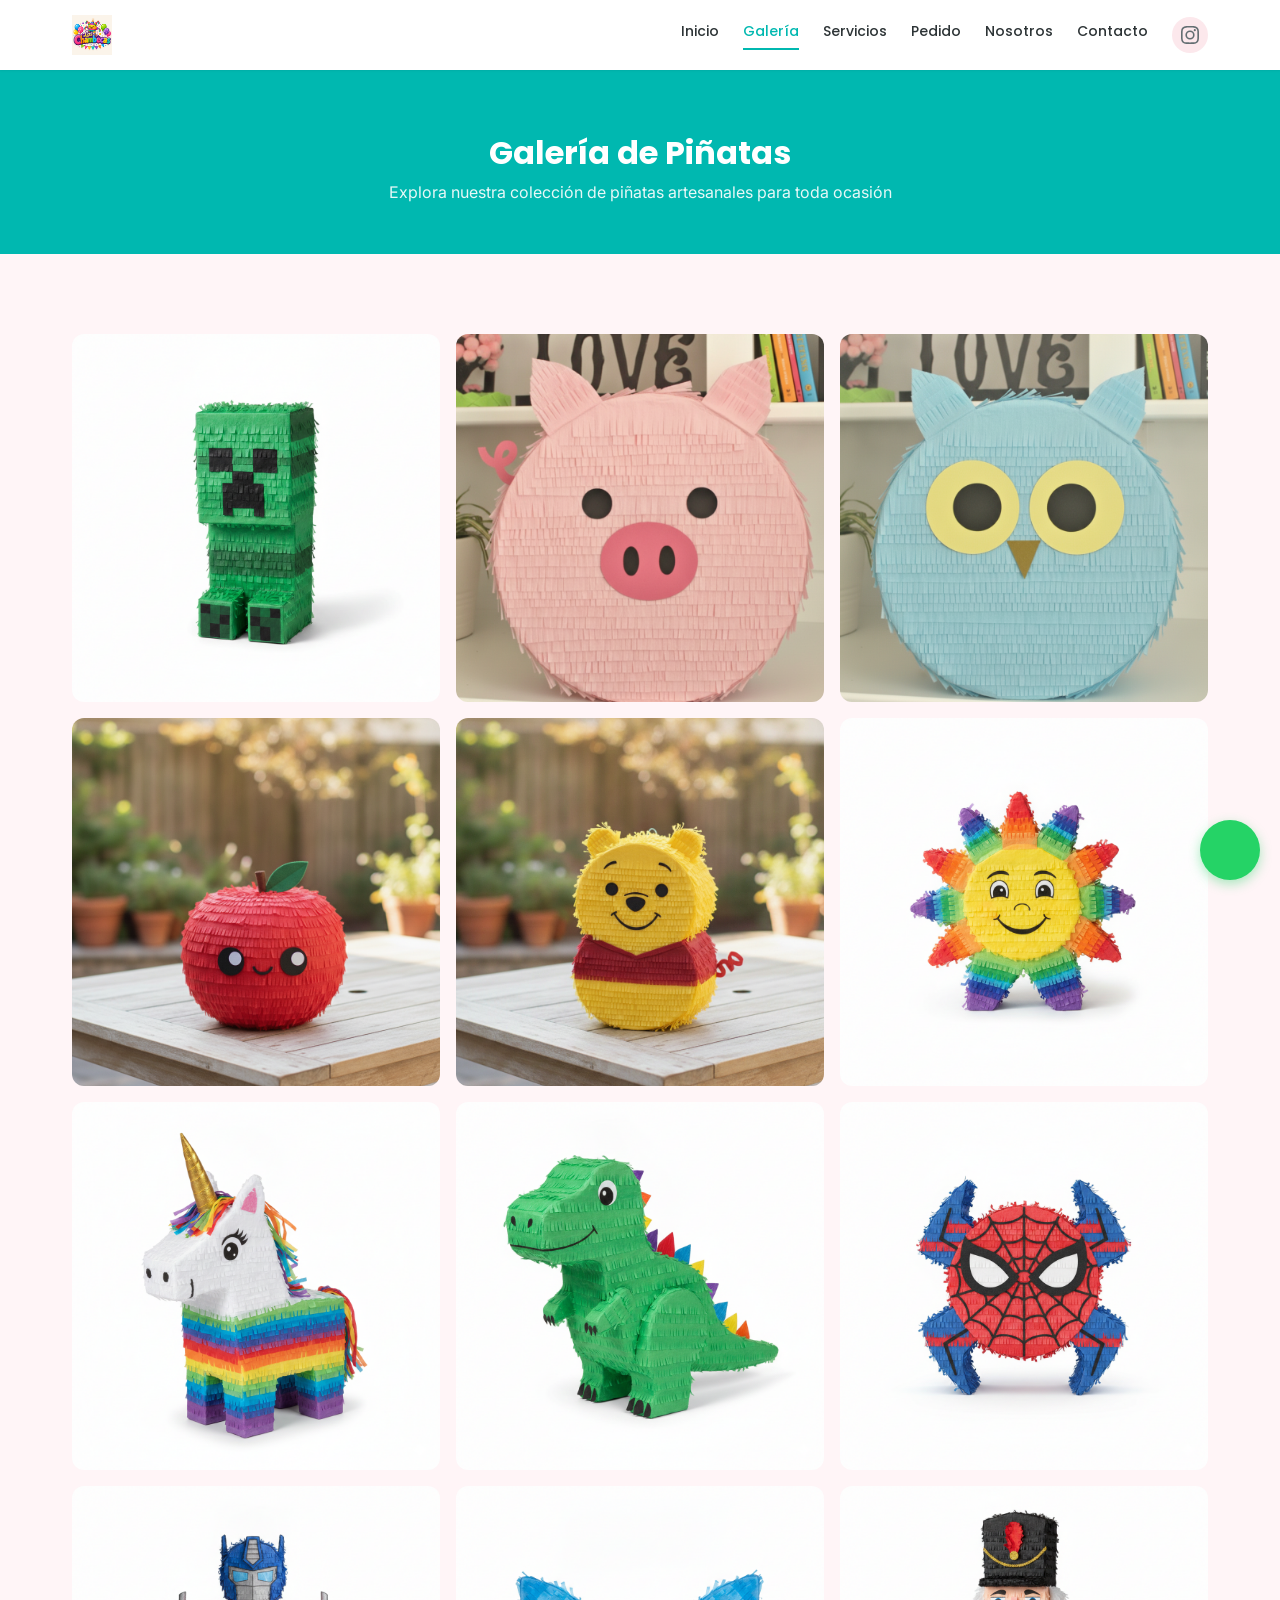
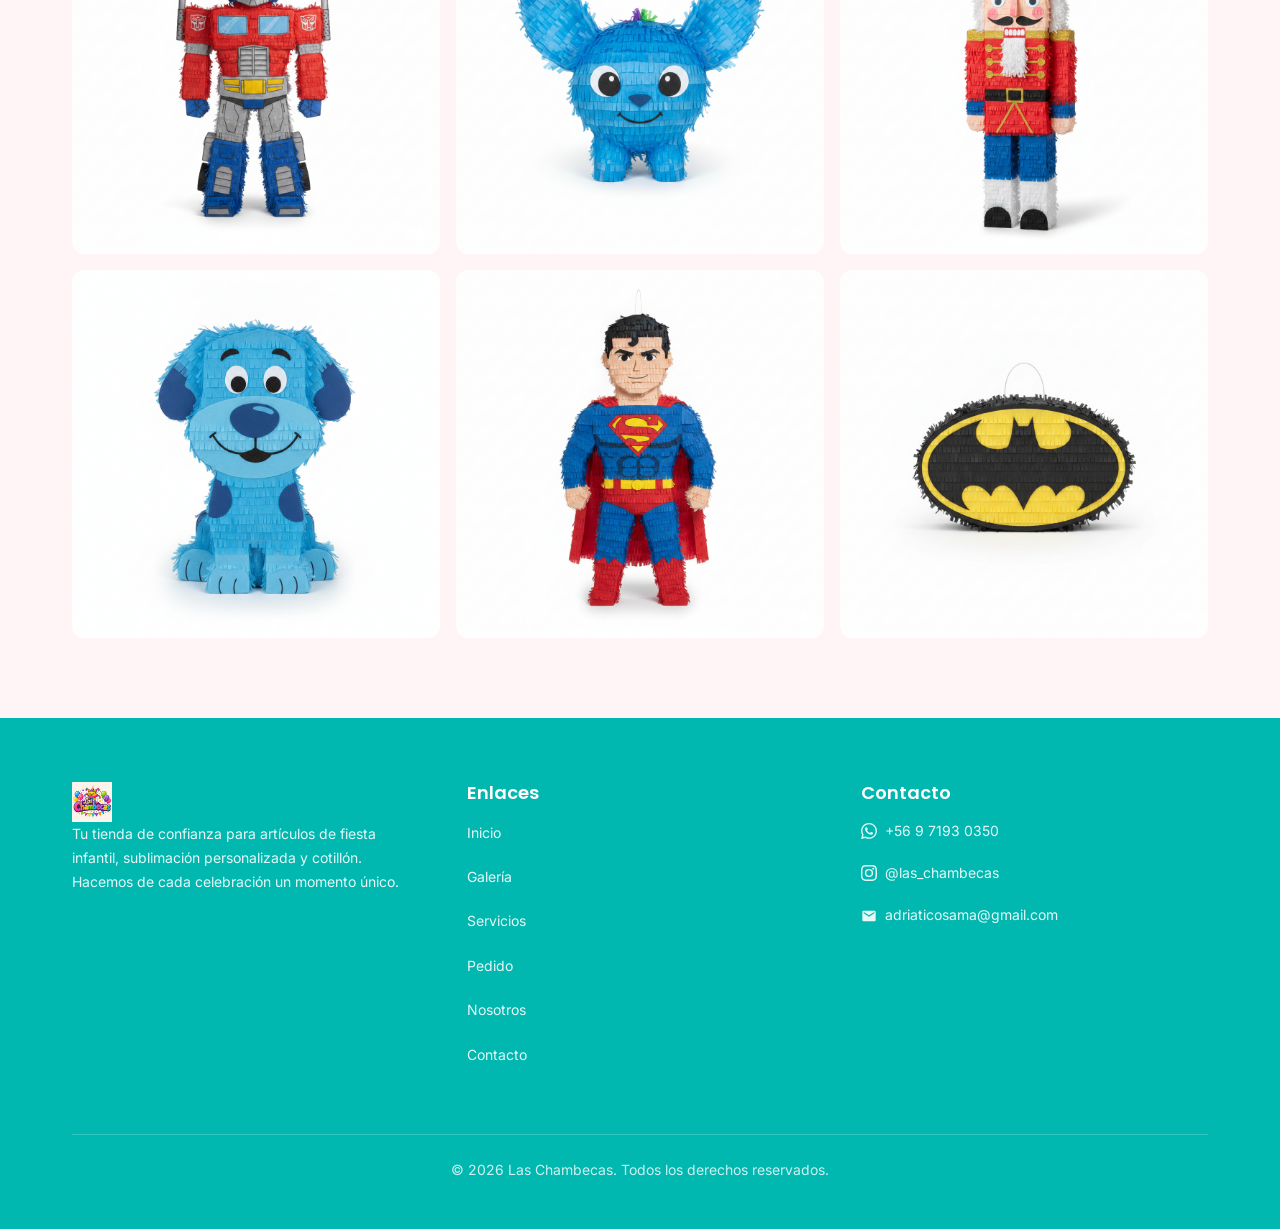
==== galeria.html @ 4bd5de6d "feat: sitio completo Las Chambecas - 7 páginas estáticas + catálogo con precios" ====
<!DOCTYPE html>
<html lang="es">
<head>
  <meta charset="UTF-8">
  <meta name="viewport" content="width=device-width, initial-scale=1.0">
  <meta name="description" content="Galería de piñatas artesanales — Las Chambecas. Explora nuestra colección de piñatas para toda ocasión: infantiles, números, unicornios y más.">
  <meta property="og:title" content="Galería de Piñatas — Las Chambecas">
  <meta property="og:description" content="Explora nuestra colección de piñatas artesanales para toda ocasión.">
  <meta property="og:type" content="website">
  <meta property="og:url" content="https://laschambecas.cl/galeria">
  <meta property="og:image" content="branding/logo.png">

  <title>Galería de Piñatas — Las Chambecas</title>

  <!-- Favicon -->
  <link rel="icon" type="image/png" sizes="32x32" href="branding/logo.png">
  <link rel="apple-touch-icon" href="branding/logo.png">

  <!-- Google Fonts -->
  <link rel="preconnect" href="https://fonts.googleapis.com">
  <link rel="preconnect" href="https://fonts.gstatic.com" crossorigin>
  <link href="https://fonts.googleapis.com/css2?family=Poppins:wght@400;500;600;700&family=Inter:wght@400;500&display=swap" rel="stylesheet">

  <!-- CSS -->
  <link rel="stylesheet" href="css/style.css">
</head>
<body>

  <!-- ============================================================
       SKIP LINK
       ============================================================ -->
  <a href="#main-content" class="skip-link">Saltar al contenido principal</a>

  <!-- ============================================================
       HEADER
       ============================================================ -->
  <header class="header" role="banner">
    <div class="header__inner">

      <!-- Logo -->
      <a href="index.html" class="logo" aria-label="Las Chambecas — Inicio">
        <img class="logo__img" src="branding/logo.png" alt="Las Chambecas" width="40" height="40">
      </a>

      <!-- Navegación (mobile panel + desktop horizontal) -->
      <nav class="nav nav--mobile" aria-label="Menú de navegación principal">
        <ul class="nav__list">
          <li><a href="index.html" class="nav__link">Inicio</a></li>
          <li><a href="galeria.html" class="nav__link nav__link--active">Galería</a></li>
          <li><a href="servicios.html" class="nav__link">Servicios</a></li>
          <li><a href="pedido.html" class="nav__link">Pedido</a></li>
          <li><a href="nosotros.html" class="nav__link">Nosotros</a></li>
          <li><a href="contacto.html" class="nav__link">Contacto</a></li>
        </ul>

        <!-- Redes sociales en el menú (visible en mobile panel y desktop) -->
        <div class="header__social">
          <a href="https://www.instagram.com/las_chambecas/"
             class="header__social-link"
             target="_blank"
             rel="noopener noreferrer"
             aria-label="Síguenos en Instagram">
            <svg xmlns="http://www.w3.org/2000/svg" viewBox="0 0 24 24" width="18" height="18" aria-hidden="true">
              <path d="M12 2.163c3.204 0 3.584.012 4.85.07 3.252.148 4.771 1.691 4.919 4.919.058 1.265.069 1.645.069 4.849 0 3.205-.012 3.584-.069 4.849-.149 3.225-1.664 4.771-4.919 4.919-1.266.058-1.644.07-4.85.07-3.204 0-3.584-.012-4.849-.07-3.26-.149-4.771-1.699-4.919-4.92-.058-1.265-.07-1.644-.07-4.849 0-3.204.013-3.583.07-4.849.149-3.227 1.664-4.771 4.919-4.919 1.266-.057 1.645-.069 4.849-.069zM12 0C8.741 0 8.333.014 7.053.072 2.695.272.273 2.69.073 7.052.014 8.333 0 8.741 0 12c0 3.259.014 3.668.072 4.948.2 4.358 2.618 6.78 6.98 6.98C8.333 23.986 8.741 24 12 24c3.259 0 3.668-.014 4.948-.072 4.354-.2 6.782-2.618 6.979-6.98.059-1.28.073-1.689.073-4.948 0-3.259-.014-3.667-.072-4.947-.196-4.354-2.617-6.78-6.979-6.98C15.668.014 15.259 0 12 0zm0 5.838a6.162 6.162 0 100 12.324 6.162 6.162 0 000-12.324zM12 16a4 4 0 110-8 4 4 0 010 8zm6.406-11.845a1.44 1.44 0 100 2.881 1.44 1.44 0 000-2.881z"/>
            </svg>
          </a>
        </div>
      </nav>

      <!-- Botón menú hamburguesa (visible solo en mobile) -->
      <button class="menu-toggle hide-desktop" aria-label="Abrir menú de navegación" aria-expanded="false">
        <span class="menu-toggle__line"></span>
        <span class="menu-toggle__line"></span>
        <span class="menu-toggle__line"></span>
      </button>

      <!-- Overlay del menú móvil -->
      <div class="nav-overlay" aria-hidden="true"></div>

    </div>
  </header>

  <!-- ============================================================
       MAIN CONTENT
       ============================================================ -->
  <main id="main-content">

    <!-- ==========================================================
         PAGE HEADER
         ========================================================== -->
    <section class="page-header">
      <h1 class="page-header__title">Galería de Piñatas</h1>
      <p class="page-header__subtitle">Explora nuestra colección de piñatas artesanales para toda ocasión</p>
    </section>

    <!-- ==========================================================
         GALERÍA
         ========================================================== -->
    <section class="section gallery-section">
      <div class="container">

        <div class="gallery gallery__grid">

          <!-- 1 -->
          <div class="gallery__item" data-index="0" role="button" tabindex="0" aria-label="Ver imagen ampliada">
            <img src="imagenes/foto1.png" alt="Piñata infantil colorida forma de estrella" loading="lazy">
            <div class="gallery__item-overlay">
              <svg xmlns="http://www.w3.org/2000/svg" viewBox="0 0 24 24" width="48" height="48" aria-hidden="true">
                <path d="M15.5 14h-.79l-.28-.27A6.471 6.471 0 0016 9.5 6.5 6.5 0 109.5 16c1.61 0 3.09-.59 4.23-1.57l.27.28v.79l5 4.99L20.49 19l-4.99-5zm-6 0C7.01 14 5 11.99 5 9.5S7.01 5 9.5 5 14 7.01 14 9.5 11.99 14 9.5 14z"/>
              </svg>
            </div>
          </div>

          <!-- 2 -->
          <div class="gallery__item" data-index="1" role="button" tabindex="0" aria-label="Ver imagen ampliada">
            <img src="imagenes/foto2.png" alt="Piñata de unicornio rosa con detalles brillantes" loading="lazy">
            <div class="gallery__item-overlay">
              <svg xmlns="http://www.w3.org/2000/svg" viewBox="0 0 24 24" width="48" height="48" aria-hidden="true">
                <path d="M15.5 14h-.79l-.28-.27A6.471 6.471 0 0016 9.5 6.5 6.5 0 109.5 16c1.61 0 3.09-.59 4.23-1.57l.27.28v.79l5 4.99L20.49 19l-4.99-5zm-6 0C7.01 14 5 11.99 5 9.5S7.01 5 9.5 5 14 7.01 14 9.5 11.99 14 9.5 14z"/>
              </svg>
            </div>
          </div>

          <!-- 3 -->
          <div class="gallery__item" data-index="2" role="button" tabindex="0" aria-label="Ver imagen ampliada">
            <img src="imagenes/foto3.png" alt="Piñata de número 5 para cumpleaños infantil" loading="lazy">
            <div class="gallery__item-overlay">
              <svg xmlns="http://www.w3.org/2000/svg" viewBox="0 0 24 24" width="48" height="48" aria-hidden="true">
                <path d="M15.5 14h-.79l-.28-.27A6.471 6.471 0 0016 9.5 6.5 6.5 0 109.5 16c1.61 0 3.09-.59 4.23-1.57l.27.28v.79l5 4.99L20.49 19l-4.99-5zm-6 0C7.01 14 5 11.99 5 9.5S7.01 5 9.5 5 14 7.01 14 9.5 11.99 14 9.5 14z"/>
              </svg>
            </div>
          </div>

          <!-- 4 -->
          <div class="gallery__item" data-index="3" role="button" tabindex="0" aria-label="Ver imagen ampliada">
            <img src="imagenes/foto4.png" alt="Piñata de personaje animado infantil divertido" loading="lazy">
            <div class="gallery__item-overlay">
              <svg xmlns="http://www.w3.org/2000/svg" viewBox="0 0 24 24" width="48" height="48" aria-hidden="true">
                <path d="M15.5 14h-.79l-.28-.27A6.471 6.471 0 0016 9.5 6.5 6.5 0 109.5 16c1.61 0 3.09-.59 4.23-1.57l.27.28v.79l5 4.99L20.49 19l-4.99-5zm-6 0C7.01 14 5 11.99 5 9.5S7.01 5 9.5 5 14 7.01 14 9.5 11.99 14 9.5 14z"/>
              </svg>
            </div>
          </div>

          <!-- 5 -->
          <div class="gallery__item" data-index="4" role="button" tabindex="0" aria-label="Ver imagen ampliada">
            <img src="imagenes/foto5.png" alt="Piñata de corazón rojo con glitter brillante" loading="lazy">
            <div class="gallery__item-overlay">
              <svg xmlns="http://www.w3.org/2000/svg" viewBox="0 0 24 24" width="48" height="48" aria-hidden="true">
                <path d="M15.5 14h-.79l-.28-.27A6.471 6.471 0 0016 9.5 6.5 6.5 0 109.5 16c1.61 0 3.09-.59 4.23-1.57l.27.28v.79l5 4.99L20.49 19l-4.99-5zm-6 0C7.01 14 5 11.99 5 9.5S7.01 5 9.5 5 14 7.01 14 9.5 11.99 14 9.5 14z"/>
              </svg>
            </div>
          </div>

          <!-- 6 -->
          <div class="gallery__item" data-index="5" role="button" tabindex="0" aria-label="Ver imagen ampliada">
            <img src="imagenes/foto6.png" alt="Piñata de dinosaurio verde para niños" loading="lazy">
            <div class="gallery__item-overlay">
              <svg xmlns="http://www.w3.org/2000/svg" viewBox="0 0 24 24" width="48" height="48" aria-hidden="true">
                <path d="M15.5 14h-.79l-.28-.27A6.471 6.471 0 0016 9.5 6.5 6.5 0 109.5 16c1.61 0 3.09-.59 4.23-1.57l.27.28v.79l5 4.99L20.49 19l-4.99-5zm-6 0C7.01 14 5 11.99 5 9.5S7.01 5 9.5 5 14 7.01 14 9.5 11.99 14 9.5 14z"/>
              </svg>
            </div>
          </div>

          <!-- 7 -->
          <div class="gallery__item" data-index="6" role="button" tabindex="0" aria-label="Ver imagen ampliada">
            <img src="imagenes/foto7.png" alt="Piñata de princesa con corona dorada" loading="lazy">
            <div class="gallery__item-overlay">
              <svg xmlns="http://www.w3.org/2000/svg" viewBox="0 0 24 24" width="48" height="48" aria-hidden="true">
                <path d="M15.5 14h-.79l-.28-.27A6.471 6.471 0 0016 9.5 6.5 6.5 0 109.5 16c1.61 0 3.09-.59 4.23-1.57l.27.28v.79l5 4.99L20.49 19l-4.99-5zm-6 0C7.01 14 5 11.99 5 9.5S7.01 5 9.5 5 14 7.01 14 9.5 11.99 14 9.5 14z"/>
              </svg>
            </div>
          </div>

          <!-- 8 -->
          <div class="gallery__item" data-index="7" role="button" tabindex="0" aria-label="Ver imagen ampliada">
            <img src="imagenes/foto8.png" alt="Piñata de balón de fútbol deportiva" loading="lazy">
            <div class="gallery__item-overlay">
              <svg xmlns="http://www.w3.org/2000/svg" viewBox="0 0 24 24" width="48" height="48" aria-hidden="true">
                <path d="M15.5 14h-.79l-.28-.27A6.471 6.471 0 0016 9.5 6.5 6.5 0 109.5 16c1.61 0 3.09-.59 4.23-1.57l.27.28v.79l5 4.99L20.49 19l-4.99-5zm-6 0C7.01 14 5 11.99 5 9.5S7.01 5 9.5 5 14 7.01 14 9.5 11.99 14 9.5 14z"/>
              </svg>
            </div>
          </div>

          <!-- 9 -->
          <div class="gallery__item" data-index="8" role="button" tabindex="0" aria-label="Ver imagen ampliada">
            <img src="imagenes/foto9.png" alt="Piñata de mariposa multicolor con alas" loading="lazy">
            <div class="gallery__item-overlay">
              <svg xmlns="http://www.w3.org/2000/svg" viewBox="0 0 24 24" width="48" height="48" aria-hidden="true">
                <path d="M15.5 14h-.79l-.28-.27A6.471 6.471 0 0016 9.5 6.5 6.5 0 109.5 16c1.61 0 3.09-.59 4.23-1.57l.27.28v.79l5 4.99L20.49 19l-4.99-5zm-6 0C7.01 14 5 11.99 5 9.5S7.01 5 9.5 5 14 7.01 14 9.5 11.99 14 9.5 14z"/>
              </svg>
            </div>
          </div>

          <!-- 10 -->
          <div class="gallery__item" data-index="9" role="button" tabindex="0" aria-label="Ver imagen ampliada">
            <img src="imagenes/foto10.png" alt="Piñata de cohete espacial plateado" loading="lazy">
            <div class="gallery__item-overlay">
              <svg xmlns="http://www.w3.org/2000/svg" viewBox="0 0 24 24" width="48" height="48" aria-hidden="true">
                <path d="M15.5 14h-.79l-.28-.27A6.471 6.471 0 0016 9.5 6.5 6.5 0 109.5 16c1.61 0 3.09-.59 4.23-1.57l.27.28v.79l5 4.99L20.49 19l-4.99-5zm-6 0C7.01 14 5 11.99 5 9.5S7.01 5 9.5 5 14 7.01 14 9.5 11.99 14 9.5 14z"/>
              </svg>
            </div>
          </div>

          <!-- 11 -->
          <div class="gallery__item" data-index="10" role="button" tabindex="0" aria-label="Ver imagen ampliada">
            <img src="imagenes/foto11.png" alt="Piñata de tortuga marina colorida" loading="lazy">
            <div class="gallery__item-overlay">
              <svg xmlns="http://www.w3.org/2000/svg" viewBox="0 0 24 24" width="48" height="48" aria-hidden="true">
                <path d="M15.5 14h-.79l-.28-.27A6.471 6.471 0 0016 9.5 6.5 6.5 0 109.5 16c1.61 0 3.09-.59 4.23-1.57l.27.28v.79l5 4.99L20.49 19l-4.99-5zm-6 0C7.01 14 5 11.99 5 9.5S7.01 5 9.5 5 14 7.01 14 9.5 11.99 14 9.5 14z"/>
              </svg>
            </div>
          </div>

          <!-- 12 -->
          <div class="gallery__item" data-index="11" role="button" tabindex="0" aria-label="Ver imagen ampliada">
            <img src="imagenes/foto12.png" alt="Piñata de arcoíris con nubes decorativa" loading="lazy">
            <div class="gallery__item-overlay">
              <svg xmlns="http://www.w3.org/2000/svg" viewBox="0 0 24 24" width="48" height="48" aria-hidden="true">
                <path d="M15.5 14h-.79l-.28-.27A6.471 6.471 0 0016 9.5 6.5 6.5 0 109.5 16c1.61 0 3.09-.59 4.23-1.57l.27.28v.79l5 4.99L20.49 19l-4.99-5zm-6 0C7.01 14 5 11.99 5 9.5S7.01 5 9.5 5 14 7.01 14 9.5 11.99 14 9.5 14z"/>
              </svg>
            </div>
          </div>

          <!-- 13 -->
          <div class="gallery__item" data-index="12" role="button" tabindex="0" aria-label="Ver imagen ampliada">
            <img src="imagenes/foto13.png" alt="Piñata de sirena con cola brillante" loading="lazy">
            <div class="gallery__item-overlay">
              <svg xmlns="http://www.w3.org/2000/svg" viewBox="0 0 24 24" width="48" height="48" aria-hidden="true">
                <path d="M15.5 14h-.79l-.28-.27A6.471 6.471 0 0016 9.5 6.5 6.5 0 109.5 16c1.61 0 3.09-.59 4.23-1.57l.27.28v.79l5 4.99L20.49 19l-4.99-5zm-6 0C7.01 14 5 11.99 5 9.5S7.01 5 9.5 5 14 7.01 14 9.5 11.99 14 9.5 14z"/>
              </svg>
            </div>
          </div>

          <!-- 14 -->
          <div class="gallery__item" data-index="13" role="button" tabindex="0" aria-label="Ver imagen ampliada">
            <img src="imagenes/foto14.png" alt="Piñata de camión de bomberos rojo" loading="lazy">
            <div class="gallery__item-overlay">
              <svg xmlns="http://www.w3.org/2000/svg" viewBox="0 0 24 24" width="48" height="48" aria-hidden="true">
                <path d="M15.5 14h-.79l-.28-.27A6.471 6.471 0 0016 9.5 6.5 6.5 0 109.5 16c1.61 0 3.09-.59 4.23-1.57l.27.28v.79l5 4.99L20.49 19l-4.99-5zm-6 0C7.01 14 5 11.99 5 9.5S7.01 5 9.5 5 14 7.01 14 9.5 11.99 14 9.5 14z"/>
              </svg>
            </div>
          </div>

          <!-- 15 -->
          <div class="gallery__item" data-index="14" role="button" tabindex="0" aria-label="Ver imagen ampliada">
            <img src="imagenes/foto15.png" alt="Piñata de sol radiante amarillo" loading="lazy">
            <div class="gallery__item-overlay">
              <svg xmlns="http://www.w3.org/2000/svg" viewBox="0 0 24 24" width="48" height="48" aria-hidden="true">
                <path d="M15.5 14h-.79l-.28-.27A6.471 6.471 0 0016 9.5 6.5 6.5 0 109.5 16c1.61 0 3.09-.59 4.23-1.57l.27.28v.79l5 4.99L20.49 19l-4.99-5zm-6 0C7.01 14 5 11.99 5 9.5S7.01 5 9.5 5 14 7.01 14 9.5 11.99 14 9.5 14z"/>
              </svg>
            </div>
          </div>

        </div>

      </div>
    </section>

  </main>

  <!-- ============================================================
       LIGHTBOX
       ============================================================ -->
  <div class="lightbox" role="dialog" aria-modal="true" aria-label="Visor de imágenes">
    <button class="lightbox__close" aria-label="Cerrar lightbox">
      <svg xmlns="http://www.w3.org/2000/svg" viewBox="0 0 24 24" width="24" height="24" aria-hidden="true">
        <path d="M19 6.41L17.59 5 12 10.59 6.41 5 5 6.41 10.59 12 5 17.59 6.41 19 12 13.41 17.59 19 19 17.59 13.41 12z"/>
      </svg>
    </button>
    <button class="lightbox__btn lightbox__btn--prev" aria-label="Imagen anterior">
      <svg xmlns="http://www.w3.org/2000/svg" viewBox="0 0 24 24" width="24" height="24" aria-hidden="true">
        <path d="M15.41 7.41L14 6l-6 6 6 6 1.41-1.41L10.83 12z"/>
      </svg>
    </button>
    <img class="lightbox__img" src="" alt="">
    <button class="lightbox__btn lightbox__btn--next" aria-label="Siguiente imagen">
      <svg xmlns="http://www.w3.org/2000/svg" viewBox="0 0 24 24" width="24" height="24" aria-hidden="true">
        <path d="M10 6L8.59 7.41 13.17 12l-4.58 4.59L10 18l6-6z"/>
      </svg>
    </button>
    <span class="lightbox__counter" aria-live="polite">1 / 15</span>
  </div>

  <!-- ============================================================
       FOOTER
       ============================================================ -->
  <footer class="footer" role="contentinfo">
    <div class="container">

      <div class="footer__grid">

        <!-- Columna 1: Marca -->
        <div>
          <a href="index.html" class="logo" aria-label="Las Chambecas — Inicio">
            <img class="logo__img" src="branding/logo.png" alt="Las Chambecas" width="40" height="40" loading="lazy">
          </a>
          <p class="footer__text">
            Tu tienda de confianza para artículos de fiesta infantil, sublimación personalizada y cotillón. Hacemos de cada celebración un momento único.
          </p>
        </div>

        <!-- Columna 2: Enlaces -->
        <div>
          <h3 class="footer__title">Enlaces</h3>
          <ul>
            <li><a href="index.html" class="footer__link">Inicio</a></li>
            <li><a href="galeria.html" class="footer__link">Galería</a></li>
            <li><a href="servicios.html" class="footer__link">Servicios</a></li>
            <li><a href="pedido.html" class="footer__link">Pedido</a></li>
            <li><a href="nosotros.html" class="footer__link">Nosotros</a></li>
            <li><a href="contacto.html" class="footer__link">Contacto</a></li>
          </ul>
        </div>

        <!-- Columna 3: Contacto -->
        <div>
          <h3 class="footer__title">Contacto</h3>
          <ul>
            <li>
              <a href="https://wa.me/56971930350"
                 class="footer__link"
                 target="_blank"
                 rel="noopener noreferrer">
                <svg xmlns="http://www.w3.org/2000/svg" viewBox="0 0 24 24" width="16" height="16" fill="currentColor" aria-hidden="true">
                  <path d="M17.472 14.382c-.297-.149-1.758-.867-2.03-.967-.273-.099-.471-.148-.67.15-.197.297-.767.966-.94 1.164-.173.199-.347.223-.644.075-.297-.15-1.255-.463-2.39-1.475-.883-.788-1.48-1.761-1.653-2.059-.173-.297-.018-.458.13-.606.134-.133.298-.347.446-.52.149-.174.198-.298.298-.497.099-.198.05-.371-.025-.52-.075-.149-.669-1.612-.916-2.207-.242-.579-.487-.5-.669-.51-.173-.008-.371-.01-.57-.01-.198 0-.52.074-.792.372-.272.297-1.04 1.016-1.04 2.479 0 1.462 1.065 2.875 1.213 3.074.149.198 2.096 3.2 5.077 4.487.709.306 1.262.489 1.694.625.712.227 1.36.195 1.871.118.571-.085 1.758-.719 2.006-1.413.248-.694.248-1.289.173-1.413-.074-.124-.272-.198-.57-.347m-5.421 7.403h-.004a9.87 9.87 0 01-5.031-1.378l-.361-.214-3.741.982.998-3.648-.235-.374a9.86 9.86 0 01-1.51-5.26c.001-5.45 4.436-9.884 9.888-9.884 2.64 0 5.122 1.03 6.988 2.898a9.825 9.825 0 012.893 6.994c-.003 5.45-4.437 9.884-9.885 9.884m8.413-18.297A11.815 11.815 0 0012.05 0C5.495 0 .16 5.335.157 11.892c0 2.096.547 4.142 1.588 5.945L.057 24l6.305-1.654a11.882 11.882 0 005.683 1.448h.005c6.554 0 11.89-5.335 11.893-11.893a11.821 11.821 0 00-3.48-8.413z"/>
                </svg>
                +56 9 7193 0350
              </a>
            </li>
            <li>
              <a href="https://www.instagram.com/las_chambecas/"
                 class="footer__link"
                 target="_blank"
                 rel="noopener noreferrer">
                <svg xmlns="http://www.w3.org/2000/svg" viewBox="0 0 24 24" width="16" height="16" fill="currentColor" aria-hidden="true">
                  <path d="M12 2.163c3.204 0 3.584.012 4.85.07 3.252.148 4.771 1.691 4.919 4.919.058 1.265.069 1.645.069 4.849 0 3.205-.012 3.584-.069 4.849-.149 3.225-1.664 4.771-4.919 4.919-1.266.058-1.644.07-4.85.07-3.204 0-3.584-.012-4.849-.07-3.26-.149-4.771-1.699-4.919-4.92-.058-1.265-.07-1.644-.07-4.849 0-3.204.013-3.583.07-4.849.149-3.227 1.664-4.771 4.919-4.919 1.266-.057 1.645-.069 4.849-.069zM12 0C8.741 0 8.333.014 7.053.072 2.695.272.273 2.69.073 7.052.014 8.333 0 8.741 0 12c0 3.259.014 3.668.072 4.948.2 4.358 2.618 6.78 6.98 6.98C8.333 23.986 8.741 24 12 24c3.259 0 3.668-.014 4.948-.072 4.354-.2 6.782-2.618 6.979-6.98.059-1.28.073-1.689.073-4.948 0-3.259-.014-3.667-.072-4.947-.196-4.354-2.617-6.78-6.979-6.98C15.668.014 15.259 0 12 0zm0 5.838a6.162 6.162 0 100 12.324 6.162 6.162 0 000-12.324zM12 16a4 4 0 110-8 4 4 0 010 8zm6.406-11.845a1.44 1.44 0 100 2.881 1.44 1.44 0 000-2.881z"/>
                </svg>
                @las_chambecas
              </a>
            </li>
            <li>
              <a href="mailto:adriaticosama@gmail.com"
                 class="footer__link">
                <svg xmlns="http://www.w3.org/2000/svg" viewBox="0 0 24 24" width="16" height="16" fill="currentColor" aria-hidden="true">
                  <path d="M20 4H4c-1.1 0-2 .9-2 2v12c0 1.1.9 2 2 2h16c1.1 0 2-.9 2-2V6c0-1.1-.9-2-2-2zm0 4l-8 5-8-5V6l8 5 8-5v2z"/>
                </svg>
                adriaticosama@gmail.com
              </a>
            </li>
          </ul>
        </div>

      </div>

      <!-- Copyright -->
      <div class="footer__bottom">
        <p>&copy; <span data-year>2026</span> Las Chambecas. Todos los derechos reservados.</p>
      </div>

    </div>
  </footer>

  <!-- ============================================================
       WHATSAPP FLOAT (contenedor para el JS)
       ============================================================ -->
  <div id="whatsapp-float" class="whatsapp-float"></div>

  <!-- ============================================================
       JAVASCRIPT
       ============================================================ -->
  <script src="js/main.js" defer></script>

</body>
</html>
---- css/style.css ----
/* ==============================================================
   style.css — Las Chambecas
   Design System completo y único para todas las páginas
   Versión: EP-01
   ============================================================== */

/* --------------------------------------------------------------
   1. RESET / NORMALIZE
   -------------------------------------------------------------- */
*,
*::before,
*::after {
  box-sizing: border-box;
  margin: 0;
  padding: 0;
}

html {
  scroll-behavior: smooth;
  -webkit-text-size-adjust: 100%;
  -moz-text-size-adjust: 100%;
  text-size-adjust: 100%;
}

body {
  min-height: 100vh;
  -webkit-font-smoothing: antialiased;
  -moz-osx-font-smoothing: grayscale;
  text-rendering: optimizeLegibility;
}

img,
picture,
video,
canvas,
svg {
  display: block;
  max-width: 100%;
  height: auto;
}

input,
button,
textarea,
select {
  font: inherit;
  color: inherit;
}

button {
  cursor: pointer;
  border: none;
  background: none;
}

a {
  text-decoration: none;
  color: inherit;
}

ul,
ol {
  list-style: none;
}

table {
  border-collapse: collapse;
  border-spacing: 0;
}

/* --------------------------------------------------------------
   2. VARIABLES CSS
   -------------------------------------------------------------- */
:root {
  /* — Colores — */
  --color-primary: #00B8B0;
  --color-primary-hover: #009991;
  --color-secondary: #7A2EB5;
  --color-secondary-hover: #6327A0;
  --color-accent: #E0B858;
  --color-text: #2D3436;
  --color-text-secondary: #636E72;
  --color-bg: #FFF5F7;
  --color-bg-alt: #FCE8EC;
  --color-border: #DEE2E6;
  --color-error: #E74C3C;
  --color-success: #27AE60;
  --color-whatsapp: #25D366;
  --color-whatsapp-hover: #1DA851;
  --color-white: #FFFFFF;
  --color-black: #000000;

  /* — Tipografía — */
  --font-heading: 'Poppins', sans-serif;
  --font-body: 'Inter', sans-serif;

  /* — Tamaños de fuente — */
  --text-xs: 0.75rem;    /* 12px */
  --text-sm: 0.875rem;   /* 14px */
  --text-base: 1rem;     /* 16px */
  --text-lg: 1.125rem;   /* 18px */
  --text-xl: 1.25rem;    /* 20px */
  --text-2xl: 1.5rem;    /* 24px */
  --text-3xl: 2rem;      /* 32px */
  --text-4xl: 2.5rem;    /* 40px */
  --text-5xl: 3rem;      /* 48px */

  /* — Espaciado (escala 4px) — */
  --space-xxs: 0.25rem;  /* 4px */
  --space-xs: 0.5rem;    /* 8px */
  --space-sm: 0.75rem;   /* 12px */
  --space-md: 1rem;      /* 16px */
  --space-lg: 1.5rem;    /* 24px */
  --space-xl: 2rem;      /* 32px */
  --space-2xl: 3rem;     /* 48px */
  --space-3xl: 4rem;     /* 64px */
  --space-4xl: 5rem;     /* 80px */

  /* — Border Radius — */
  --radius-sm: 4px;
  --radius-md: 8px;
  --radius-lg: 12px;
  --radius-xl: 16px;
  --radius-full: 50%;

  /* — Sombras — */
  --shadow-sm: 0 1px 2px rgba(0, 0, 0, 0.06);
  --shadow-md: 0 4px 6px -1px rgba(0, 0, 0, 0.1), 0 2px 4px -2px rgba(0, 0, 0, 0.1);
  --shadow-lg: 0 10px 15px -3px rgba(0, 0, 0, 0.1), 0 4px 6px -4px rgba(0, 0, 0, 0.1);
  --shadow-xl: 0 20px 25px -5px rgba(0, 0, 0, 0.1), 0 8px 10px -6px rgba(0, 0, 0, 0.1);

  /* — Layout — */
  --container-max: 1200px;
  --container-padding: 1rem;
  --header-height: 70px;

  /* — Transiciones — */
  --transition-fast: 200ms ease;
  --transition-base: 300ms ease;
  --transition-slow: 400ms ease;

  /* — Z-index — */
  --z-header: 100;
  --z-menu-overlay: 150;
  --z-menu-panel: 160;
  --z-whatsapp: 180;
  --z-lightbox: 200;
  --z-skip-link: 300;
}

/* --------------------------------------------------------------
   3. ESTILOS BASE
   -------------------------------------------------------------- */
html {
  font-size: 100%;
}

body {
  font-family: var(--font-body);
  font-size: var(--text-base);
  font-weight: 400;
  line-height: 1.6;
  color: var(--color-text);
  background-color: var(--color-bg);
  overflow-x: hidden;
}

/* Tipografía headings */
h1, h2, h3, h4, h5, h6 {
  font-family: var(--font-heading);
  font-weight: 600;
  line-height: 1.2;
  color: var(--color-text);
}

h1 { font-size: var(--text-5xl); font-weight: 700; }
h2 { font-size: var(--text-3xl); font-weight: 600; }
h3 { font-size: var(--text-2xl); font-weight: 600; }
h4 { font-size: var(--text-xl); font-weight: 500; }
h5 { font-size: var(--text-lg); font-weight: 500; }
h6 { font-size: var(--text-base); font-weight: 500; }

p {
  margin-bottom: var(--space-md);
}

/* Enlaces */
a {
  color: var(--color-primary);
  transition: color var(--transition-fast);
}

a:hover {
  color: var(--color-primary-hover);
}

/* Imágenes */
img {
  border-radius: var(--radius-md);
}

/* Listas */
ul, ol {
  padding-left: 0;
}

li {
  margin-bottom: var(--space-xs);
}

/* Selection */
::selection {
  background-color: var(--color-primary);
  color: var(--color-white);
}

/* Scrollbar (personalizada) */
::-webkit-scrollbar {
  width: 8px;
}

::-webkit-scrollbar-track {
  background: var(--color-bg-alt);
}

::-webkit-scrollbar-thumb {
  background: var(--color-border);
  border-radius: var(--radius-sm);
}

::-webkit-scrollbar-thumb:hover {
  background: var(--color-text-secondary);
}

/* --------------------------------------------------------------
   4. LAYOUT
   -------------------------------------------------------------- */

/* Container */
.container {
  max-width: var(--container-max);
  margin: 0 auto;
  padding: 0 var(--container-padding);
}

.container--narrow {
  max-width: 800px;
}

.container--wide {
  max-width: 1400px;
}

/* Grid */
.grid {
  display: grid;
  gap: var(--space-lg);
}

.grid--2 { grid-template-columns: 1fr; }
.grid--3 { grid-template-columns: 1fr; }
.grid--4 { grid-template-columns: 1fr; }

.grid--auto {
  grid-template-columns: repeat(auto-fit, minmax(280px, 1fr));
}

.grid--center {
  place-items: center;
}

/* Flex helpers */
.flex {
  display: flex;
}

.flex--center {
  align-items: center;
  justify-content: center;
}

.flex--between {
  align-items: center;
  justify-content: space-between;
}

.flex--column {
  flex-direction: column;
}

.flex--wrap {
  flex-wrap: wrap;
}

.flex--gap-xs { gap: var(--space-xs); }
.flex--gap-sm { gap: var(--space-sm); }
.flex--gap-md { gap: var(--space-md); }
.flex--gap-lg { gap: var(--space-lg); }
.flex--gap-xl { gap: var(--space-xl); }

/* Section spacing */
.section {
  padding: var(--space-3xl) 0;
}

.section--alt {
  background-color: var(--color-bg-alt);
}

/* --------------------------------------------------------------
   5. HEADER
   -------------------------------------------------------------- */
.header {
  position: fixed;
  top: 0;
  left: 0;
  right: 0;
  height: var(--header-height);
  background-color: var(--color-white);
  box-shadow: var(--shadow-sm);
  z-index: var(--z-header);
  transition: box-shadow var(--transition-base), background-color var(--transition-base);
}

.header--scrolled {
  box-shadow: var(--shadow-md);
}

.header__inner {
  display: flex;
  align-items: center;
  justify-content: space-between;
  height: 100%;
  max-width: var(--container-max);
  margin: 0 auto;
  padding: 0 var(--container-padding);
}

/* Logo */
.logo {
  display: flex;
  align-items: center;
  gap: var(--space-sm);
  font-family: var(--font-heading);
  font-size: var(--text-xl);
  font-weight: 700;
  color: var(--color-primary);
  text-decoration: none;
  flex-shrink: 0;
}

.logo:hover {
  color: var(--color-primary-hover);
}

.logo__img {
  height: 40px;
  width: auto;
  border-radius: 0;
}

/* Navegación */
.nav {
  display: flex;
  align-items: center;
}

.nav__list {
  display: flex;
  align-items: center;
  gap: var(--space-lg);
}

.nav__link {
  font-family: var(--font-heading);
  font-size: var(--text-sm);
  font-weight: 500;
  color: var(--color-text);
  text-decoration: none;
  padding: var(--space-xs) 0;
  position: relative;
  transition: color var(--transition-fast);
  white-space: nowrap;
}

.nav__link::after {
  content: '';
  position: absolute;
  bottom: 0;
  left: 0;
  width: 0;
  height: 2px;
  background-color: var(--color-primary);
  transition: width var(--transition-base);
}

.nav__link:hover {
  color: var(--color-primary);
}

.nav__link:hover::after {
  width: 100%;
}

.nav__link--active {
  color: var(--color-primary);
}

.nav__link--active::after {
  width: 100%;
}

/* Header social */
.header__social {
  display: flex;
  align-items: center;
  gap: var(--space-sm);
  margin-left: var(--space-lg);
}

.header__social-link {
  display: flex;
  align-items: center;
  justify-content: center;
  width: 36px;
  height: 36px;
  border-radius: var(--radius-full);
  background-color: var(--color-bg-alt);
  transition: background-color var(--transition-fast), transform var(--transition-fast);
}

.header__social-link:hover {
  background-color: var(--color-primary);
  transform: scale(1.1);
}

.header__social-link svg {
  width: 18px;
  height: 18px;
  fill: var(--color-text-secondary);
  transition: fill var(--transition-fast);
}

.header__social-link:hover svg {
  fill: var(--color-white);
}

/* Menu toggle (hamburguesa) */
.menu-toggle {
  display: flex;
  flex-direction: column;
  justify-content: center;
  align-items: center;
  width: 44px;
  height: 44px;
  cursor: pointer;
  background: none;
  border: none;
  padding: var(--space-xs);
  z-index: calc(var(--z-menu-panel) + 1);
  -webkit-tap-highlight-color: transparent;
}

.menu-toggle__line {
  display: block;
  width: 24px;
  height: 2.5px;
  background-color: var(--color-text);
  border-radius: 2px;
  transition: transform var(--transition-base), opacity var(--transition-base);
  position: relative;
}

.menu-toggle__line + .menu-toggle__line {
  margin-top: 6px;
}

/* Animación hamburguesa → X */
.menu-toggle--active .menu-toggle__line:nth-child(1) {
  transform: translateY(8.5px) rotate(45deg);
}

.menu-toggle--active .menu-toggle__line:nth-child(2) {
  opacity: 0;
}

.menu-toggle--active .menu-toggle__line:nth-child(3) {
  transform: translateY(-8.5px) rotate(-45deg);
}

/* Overlay menú */
.nav-overlay {
  display: none;
  position: fixed;
  inset: 0;
  background-color: rgba(0, 0, 0, 0.6);
  z-index: var(--z-menu-overlay);
  opacity: 0;
  transition: opacity var(--transition-base);
}

.nav-overlay--visible {
  display: block;
  opacity: 1;
}

/* Panel menú móvil */
.nav--mobile {
  position: fixed;
  top: 0;
  right: -100%;
  width: 300px;
  max-width: 80vw;
  height: 100vh;
  background-color: var(--color-white);
  z-index: var(--z-menu-panel);
  padding: calc(var(--header-height) + var(--space-xl)) var(--space-xl) var(--space-xl);
  transition: right var(--transition-base);
  overflow-y: auto;
  box-shadow: var(--shadow-xl);
}

.nav--mobile.nav--open {
  right: 0;
}

.nav--mobile .nav__list {
  flex-direction: column;
  align-items: flex-start;
  gap: var(--space-xs);
}

.nav--mobile .nav__link {
  font-size: var(--text-lg);
  padding: var(--space-sm) 0;
  display: block;
  width: 100%;
  border-bottom: 1px solid var(--color-border);
}

.nav--mobile .header__social {
  margin-left: 0;
  margin-top: var(--space-xl);
}

/* --------------------------------------------------------------
   6. FOOTER
   -------------------------------------------------------------- */
.footer {
  background-color: var(--color-primary);
  color: var(--color-white);
  padding: var(--space-3xl) 0 var(--space-xl);
}

.footer__grid {
  display: grid;
  grid-template-columns: 1fr;
  gap: var(--space-2xl);
}

.footer__title {
  font-family: var(--font-heading);
  font-size: var(--text-lg);
  font-weight: 600;
  color: var(--color-white);
  margin-bottom: var(--space-md);
}

.footer__text {
  font-size: var(--text-sm);
  color: rgba(255, 255, 255, 0.9);
  line-height: 1.7;
  margin-bottom: var(--space-sm);
}

.footer__link {
  display: inline-flex;
  align-items: center;
  gap: var(--space-xs);
  color: rgba(255, 255, 255, 0.9);
  font-size: var(--text-sm);
  transition: color var(--transition-fast);
  margin-bottom: var(--space-sm);
}

.footer__link:hover {
  color: var(--color-white);
}

.footer__social {
  display: flex;
  gap: var(--space-md);
  margin-top: var(--space-sm);
}

.footer__social-link {
  display: flex;
  align-items: center;
  justify-content: center;
  width: 40px;
  height: 40px;
  border-radius: var(--radius-full);
  background-color: rgba(255, 255, 255, 0.15);
  transition: background-color var(--transition-fast), transform var(--transition-fast);
}

.footer__social-link:hover {
  background-color: rgba(255, 255, 255, 0.25);
  transform: scale(1.1);
}

.footer__social-link svg {
  width: 20px;
  height: 20px;
  fill: var(--color-white);
}

.footer__bottom {
  margin-top: var(--space-2xl);
  padding-top: var(--space-lg);
  border-top: 1px solid rgba(255, 255, 255, 0.2);
  text-align: center;
  font-size: var(--text-sm);
  color: rgba(255, 255, 255, 0.8);
}

.footer__bottom a {
  color: var(--color-white);
  text-decoration: underline;
}

/* --------------------------------------------------------------
   7. WHATSAPP FLOAT
   -------------------------------------------------------------- */
.whatsapp-float {
  position: fixed;
  bottom: 20px;
  right: 20px;
  width: 60px;
  height: 60px;
  background-color: var(--color-whatsapp);
  border-radius: var(--radius-full);
  display: flex;
  align-items: center;
  justify-content: center;
  z-index: var(--z-whatsapp);
  box-shadow: 0 4px 12px rgba(37, 211, 102, 0.4);
  cursor: pointer;
  transition: transform var(--transition-fast), box-shadow var(--transition-fast);
  animation: pulse 2s infinite;
}

.whatsapp-float:hover {
  transform: scale(1.1);
  box-shadow: 0 6px 20px rgba(37, 211, 102, 0.5);
  animation: none;
}

.whatsapp-float svg {
  width: 28px;
  height: 28px;
  fill: var(--color-white);
}

/* Tooltip WhatsApp */
.whatsapp-float__tooltip {
  position: absolute;
  right: calc(100% + 12px);
  top: 50%;
  transform: translateY(-50%);
  background-color: var(--color-text);
  color: var(--color-white);
  font-size: var(--text-sm);
  padding: var(--space-xs) var(--space-md);
  border-radius: var(--radius-md);
  white-space: nowrap;
  opacity: 0;
  pointer-events: none;
  transition: opacity var(--transition-fast);
  box-shadow: var(--shadow-md);
}

.whatsapp-float__tooltip::after {
  content: '';
  position: absolute;
  left: 100%;
  top: 50%;
  transform: translateY(-50%);
  border: 6px solid transparent;
  border-left-color: var(--color-text);
}

.whatsapp-float:hover .whatsapp-float__tooltip {
  opacity: 1;
}

/* --------------------------------------------------------------
   8. BOTONES
   -------------------------------------------------------------- */
.btn {
  display: inline-flex;
  align-items: center;
  justify-content: center;
  gap: var(--space-xs);
  font-family: var(--font-heading);
  font-weight: 500;
  font-size: var(--text-sm);
  text-decoration: none;
  border: 2px solid transparent;
  border-radius: var(--radius-md);
  cursor: pointer;
  transition: all var(--transition-fast);
  white-space: nowrap;
  user-select: none;
  -webkit-tap-highlight-color: transparent;
  line-height: 1;
}

.btn:focus-visible {
  outline: 3px solid var(--color-secondary);
  outline-offset: 2px;
}

/* Tamaños */
.btn--sm {
  height: 36px;
  padding: 0 var(--space-md);
  font-size: var(--text-xs);
}

.btn--md {
  height: 44px;
  padding: 0 var(--space-lg);
  font-size: var(--text-sm);
}

.btn--lg {
  height: 52px;
  padding: 0 var(--space-xl);
  font-size: var(--text-base);
}

/* Variantes */
.btn--primary {
  background-color: var(--color-primary);
  color: var(--color-white);
  border-color: var(--color-primary);
}

.btn--primary:hover {
  background-color: var(--color-primary-hover);
  border-color: var(--color-primary-hover);
  color: var(--color-white);
  transform: translateY(-1px);
  box-shadow: var(--shadow-md);
}

.btn--secondary {
  background-color: var(--color-secondary);
  color: var(--color-white);
  border-color: var(--color-secondary);
}

.btn--secondary:hover {
  background-color: var(--color-secondary-hover);
  border-color: var(--color-secondary-hover);
  color: var(--color-white);
  transform: translateY(-1px);
  box-shadow: var(--shadow-md);
}

.btn--outline {
  background-color: transparent;
  color: var(--color-primary);
  border-color: var(--color-primary);
}

.btn--outline:hover {
  background-color: var(--color-primary);
  color: var(--color-white);
  transform: translateY(-1px);
}

.btn--ghost {
  background-color: transparent;
  color: var(--color-text);
  border-color: transparent;
}

.btn--ghost:hover {
  background-color: var(--color-bg-alt);
  color: var(--color-primary);
}

/* Loading state */
.btn--loading {
  position: relative;
  pointer-events: none;
  opacity: 0.8;
}

.btn--loading .btn__text {
  visibility: hidden;
}

.btn--loading .btn__spinner {
  position: absolute;
  display: block;
}

.btn__spinner {
  display: none;
  width: 20px;
  height: 20px;
  border: 2.5px solid rgba(255, 255, 255, 0.3);
  border-top-color: var(--color-white);
  border-radius: var(--radius-full);
  animation: spin 0.6s infinite linear;
}

/* Disabled */
.btn:disabled,
.btn--disabled {
  opacity: 0.5;
  pointer-events: none;
}

/* --------------------------------------------------------------
   9. CARDS
   -------------------------------------------------------------- */
.card {
  background-color: var(--color-white);
  border-radius: var(--radius-lg);
  box-shadow: var(--shadow-md);
  overflow: hidden;
  transition: all var(--transition-base);
}

.card:hover {
  transform: translateY(-4px) scale(1.02);
  box-shadow: var(--shadow-lg);
}

.card__image {
  width: 100%;
  aspect-ratio: 1 / 1;
  object-fit: cover;
  border-radius: 0;
  display: block;
}

.card__body {
  padding: var(--space-lg);
}

.card__title {
  font-family: var(--font-heading);
  font-size: var(--text-lg);
  font-weight: 600;
  color: var(--color-text);
  margin-bottom: var(--space-xs);
}

.card__text {
  font-size: var(--text-sm);
  color: var(--color-text-secondary);
  line-height: 1.6;
  margin-bottom: 0;
}

/* Card de servicio */
.card--service {
  text-align: center;
  padding: var(--space-2xl) var(--space-lg);
  border: 1px solid var(--color-border);
}

.card--service .card__icon {
  width: 64px;
  height: 64px;
  margin: 0 auto var(--space-md);
  display: flex;
  align-items: center;
  justify-content: center;
  background-color: var(--color-bg-alt);
  border-radius: var(--radius-full);
  transition: background-color var(--transition-fast);
}

.card--service:hover .card__icon {
  background-color: var(--color-primary);
}

.card--service .card__icon svg {
  width: 32px;
  height: 32px;
  fill: var(--color-primary);
  transition: fill var(--transition-fast);
}

.card--service:hover .card__icon svg {
  fill: var(--color-white);
}

.card--service .card__title {
  color: var(--color-primary);
}

/* --------------------------------------------------------------
   10. FORMULARIOS
   -------------------------------------------------------------- */
.form {
  max-width: 600px;
  width: 100%;
}

.form--wide {
  max-width: 100%;
}

.form__group {
  margin-bottom: var(--space-lg);
}

.form__label {
  display: block;
  font-family: var(--font-heading);
  font-size: var(--text-sm);
  font-weight: 500;
  color: var(--color-text);
  margin-bottom: var(--space-xs);
}

.form__label--required::after {
  content: ' *';
  color: var(--color-error);
}

.form__input,
.form__textarea,
.form__select {
  width: 100%;
  height: 48px;
  padding: 0 var(--space-md);
  font-family: var(--font-body);
  font-size: var(--text-base);
  color: var(--color-text);
  background-color: var(--color-white);
  border: 2px solid var(--color-border);
  border-radius: var(--radius-md);
  transition: border-color var(--transition-fast), box-shadow var(--transition-fast);
  outline: none;
}

.form__input::placeholder,
.form__textarea::placeholder {
  color: var(--color-text-secondary);
  opacity: 0.6;
}

.form__input:focus,
.form__textarea:focus,
.form__select:focus {
  border-color: var(--color-secondary);
  box-shadow: 0 0 0 3px rgba(122, 46, 181, 0.15);
}

.form__textarea {
  height: auto;
  min-height: 120px;
  padding: var(--space-md);
  resize: vertical;
}

.form__select {
  appearance: none;
  background-image: url("data:image/svg+xml,%3Csvg xmlns='http://www.w3.org/2000/svg' width='12' height='8' viewBox='0 0 12 8'%3E%3Cpath fill='%23636E72' d='M1.41 0L6 4.58 10.59 0 12 1.41l-6 6-6-6z'/%3E%3C/svg%3E");
  background-repeat: no-repeat;
  background-position: right 16px center;
  padding-right: 40px;
  cursor: pointer;
}

/* Error state */
.form__input--error,
.form__textarea--error,
.form__select--error {
  border-color: var(--color-error);
  box-shadow: 0 0 0 3px rgba(231, 76, 60, 0.15);
  animation: shake 0.4s ease;
}

.form__error {
  display: none;
  font-size: var(--text-xs);
  color: var(--color-error);
  margin-top: var(--space-xxs);
}

.form__error--visible {
  display: block;
}

/* Success state */
.form__input--success,
.form__textarea--success {
  border-color: var(--color-success);
  box-shadow: 0 0 0 3px rgba(39, 174, 96, 0.15);
}

.form__success {
  display: none;
  font-size: var(--text-sm);
  color: var(--color-success);
  background-color: rgba(39, 174, 96, 0.1);
  padding: var(--space-md);
  border-radius: var(--radius-md);
  margin-bottom: var(--space-lg);
  border: 1px solid rgba(39, 174, 96, 0.2);
}

.form__success--visible {
  display: block;
}

/* Helper text */
.form__helper {
  font-size: var(--text-xs);
  color: var(--color-text-secondary);
  margin-top: var(--space-xxs);
}

/* Disabled input */
.form__input:disabled,
.form__textarea:disabled,
.form__select:disabled {
  background-color: var(--color-bg-alt);
  opacity: 0.6;
  cursor: not-allowed;
}

/* Spinner en botón de formulario */
.form__submit {
  position: relative;
}

.form__submit--loading {
  pointer-events: none;
}

/* Checkbox / Radio */
.form__checkbox-group,
.form__radio-group {
  display: flex;
  flex-direction: column;
  gap: var(--space-sm);
}

.form__checkbox-label,
.form__radio-label {
  display: flex;
  align-items: center;
  gap: var(--space-sm);
  font-size: var(--text-sm);
  cursor: pointer;
}

.form__checkbox,
.form__radio {
  width: 20px;
  height: 20px;
  accent-color: var(--color-primary);
  cursor: pointer;
}

/* --------------------------------------------------------------
   11. HERO
   -------------------------------------------------------------- */
.hero {
  position: relative;
  min-height: 80vh;
  display: flex;
  align-items: center;
  justify-content: center;
  text-align: center;
  color: var(--color-white);
  overflow: hidden;
  margin-top: var(--header-height);
}

.hero__background {
  position: absolute;
  inset: 0;
  width: 100%;
  height: 100%;
  object-fit: cover;
  z-index: 0;
}

.hero__overlay {
  position: absolute;
  inset: 0;
  background: linear-gradient(
    135deg,
    rgba(0, 0, 0, 0.75) 0%,
    rgba(0, 0, 0, 0.45) 50%,
    rgba(0, 0, 0, 0.65) 100%
  );
  z-index: 1;
}

.hero__content {
  position: relative;
  z-index: 2;
  max-width: 800px;
  padding: var(--space-xl);
}

.hero__title {
  font-size: var(--text-4xl);
  font-weight: 700;
  color: var(--color-white);
  margin-bottom: var(--space-md);
  text-shadow: 0 2px 4px rgba(0, 0, 0, 0.3);
}

.hero__subtitle {
  font-size: var(--text-lg);
  color: rgba(255, 255, 255, 0.9);
  margin-bottom: var(--space-2xl);
  line-height: 1.6;
}

.hero__actions {
  display: flex;
  flex-wrap: wrap;
  gap: var(--space-md);
  justify-content: center;
}

.hero__actions .btn--outline {
  color: var(--color-white);
  border-color: var(--color-white);
}

.hero__actions .btn--outline:hover {
  background-color: var(--color-white);
  color: var(--color-text);
}

/* --------------------------------------------------------------
   12. PAGE HEADER
   -------------------------------------------------------------- */
.page-header {
  background-color: var(--color-primary);
  padding: calc(var(--header-height) + var(--space-3xl)) 0 var(--space-2xl);
  text-align: center;
  color: var(--color-white);
}

.page-header__title {
  font-size: var(--text-3xl);
  font-weight: 700;
  color: var(--color-white);
  margin-bottom: var(--space-xs);
}

.page-header__subtitle {
  font-size: var(--text-base);
  color: rgba(255, 255, 255, 0.9);
  max-width: 600px;
  margin: 0 auto;
}

/* --------------------------------------------------------------
   13. GALERÍA
   -------------------------------------------------------------- */
.gallery {
  display: grid;
  grid-template-columns: 1fr;
  gap: var(--space-md);
}

.gallery__item {
  position: relative;
  aspect-ratio: 1 / 1;
  overflow: hidden;
  border-radius: var(--radius-lg);
  cursor: pointer;
}

.gallery__item img {
  width: 100%;
  height: 100%;
  object-fit: cover;
  border-radius: 0;
  transition: transform var(--transition-base);
}

.gallery__item:hover img {
  transform: scale(1.08);
}

.gallery__item-overlay {
  position: absolute;
  inset: 0;
  background: rgba(0, 0, 0, 0.3);
  display: flex;
  align-items: center;
  justify-content: center;
  opacity: 0;
  transition: opacity var(--transition-base);
}

.gallery__item:hover .gallery__item-overlay {
  opacity: 1;
}

.gallery__item-overlay svg {
  width: 48px;
  height: 48px;
  fill: var(--color-white);
}

/* --------------------------------------------------------------
   14. LIGHTBOX
   -------------------------------------------------------------- */
.lightbox {
  display: none;
  position: fixed;
  inset: 0;
  background-color: rgba(0, 0, 0, 0.9);
  z-index: var(--z-lightbox);
  align-items: center;
  justify-content: center;
  opacity: 0;
  transition: opacity var(--transition-base);
}

.lightbox--open {
  display: flex;
  opacity: 1;
}

.lightbox__img {
  max-width: 90vw;
  max-height: 90vh;
  object-fit: contain;
  border-radius: var(--radius-md);
  box-shadow: var(--shadow-xl);
}

.lightbox__btn {
  position: absolute;
  top: 50%;
  transform: translateY(-50%);
  width: 48px;
  height: 48px;
  background-color: rgba(255, 255, 255, 0.15);
  border: none;
  border-radius: var(--radius-full);
  display: flex;
  align-items: center;
  justify-content: center;
  cursor: pointer;
  transition: background-color var(--transition-fast);
  z-index: 1;
}

.lightbox__btn:hover {
  background-color: rgba(255, 255, 255, 0.3);
}

.lightbox__btn svg {
  width: 24px;
  height: 24px;
  fill: var(--color-white);
}

.lightbox__btn--prev {
  left: var(--space-lg);
}

.lightbox__btn--next {
  right: var(--space-lg);
}

.lightbox__close {
  position: absolute;
  top: var(--space-lg);
  right: var(--space-lg);
  width: 48px;
  height: 48px;
  background-color: rgba(255, 255, 255, 0.15);
  border: none;
  border-radius: var(--radius-full);
  display: flex;
  align-items: center;
  justify-content: center;
  cursor: pointer;
  transition: background-color var(--transition-fast);
  z-index: 1;
}

.lightbox__close:hover {
  background-color: rgba(255, 255, 255, 0.3);
}

.lightbox__close svg {
  width: 24px;
  height: 24px;
  fill: var(--color-white);
}

.lightbox__counter {
  position: absolute;
  bottom: var(--space-lg);
  left: 50%;
  transform: translateX(-50%);
  color: var(--color-white);
  font-family: var(--font-heading);
  font-size: var(--text-sm);
  background-color: rgba(0, 0, 0, 0.6);
  padding: var(--space-xs) var(--space-md);
  border-radius: var(--radius-md);
  z-index: 1;
}

/* --------------------------------------------------------------
   15. ANIMACIONES
   -------------------------------------------------------------- */
@keyframes pulse {
  0% {
    box-shadow: 0 4px 12px rgba(37, 211, 102, 0.4);
  }
  50% {
    box-shadow: 0 4px 24px rgba(37, 211, 102, 0.6);
  }
  100% {
    box-shadow: 0 4px 12px rgba(37, 211, 102, 0.4);
  }
}

@keyframes fadeIn {
  from {
    opacity: 0;
  }
  to {
    opacity: 1;
  }
}

@keyframes fadeInUp {
  from {
    opacity: 0;
    transform: translateY(20px);
  }
  to {
    opacity: 1;
    transform: translateY(0);
  }
}

@keyframes shake {
  0%, 100% {
    transform: translateX(0);
  }
  20% {
    transform: translateX(-8px);
  }
  40% {
    transform: translateX(8px);
  }
  60% {
    transform: translateX(-5px);
  }
  80% {
    transform: translateX(5px);
  }
}

@keyframes slideIn {
  from {
    transform: translateX(-100%);
  }
  to {
    transform: translateX(0);
  }
}

@keyframes spin {
  to {
    transform: rotate(360deg);
  }
}

@keyframes scaleIn {
  from {
    opacity: 0;
    transform: scale(0.95);
  }
  to {
    opacity: 1;
    transform: scale(1);
  }
}

/* --------------------------------------------------------------
   16. ACCESIBILIDAD
   -------------------------------------------------------------- */

/* Skip link */
.skip-link {
  position: absolute;
  top: -100%;
  left: 0;
  z-index: var(--z-skip-link);
  background-color: var(--color-primary);
  color: var(--color-white);
  padding: var(--space-sm) var(--space-lg);
  font-family: var(--font-heading);
  font-size: var(--text-sm);
  font-weight: 500;
  text-decoration: none;
  border-radius: 0 0 var(--radius-md) 0;
  transition: top var(--transition-fast);
}

.skip-link:focus {
  top: 0;
}

/* Focus visible */
:focus-visible {
  outline: 3px solid var(--color-secondary);
  outline-offset: 2px;
}

:focus:not(:focus-visible) {
  outline: none;
}

/* Reduced motion */
@media (prefers-reduced-motion: reduce) {
  *,
  *::before,
  *::after {
    animation-duration: 0.01ms !important;
    animation-iteration-count: 1 !important;
    transition-duration: 0.01ms !important;
    scroll-behavior: auto !important;
  }

  .whatsapp-float {
    animation: none !important;
  }

  .card:hover {
    transform: none !important;
  }

  .gallery__item img {
    transition: none !important;
  }
}

/* Screen reader only */
.sr-only {
  position: absolute;
  width: 1px;
  height: 1px;
  padding: 0;
  margin: -1px;
  overflow: hidden;
  clip: rect(0, 0, 0, 0);
  white-space: nowrap;
  border-width: 0;
}

/* --------------------------------------------------------------
   17. UTILITY CLASSES
   -------------------------------------------------------------- */
.text-center { text-align: center; }
.text-left { text-align: left; }
.text-right { text-align: right; }

.text-primary { color: var(--color-primary); }
.text-secondary { color: var(--color-secondary); }
.text-accent { color: var(--color-accent); }
.text-white { color: var(--color-white); }
.text-error { color: var(--color-error); }
.text-success { color: var(--color-success); }

.bg-primary { background-color: var(--color-primary); }
.bg-alt { background-color: var(--color-bg-alt); }
.bg-white { background-color: var(--color-white); }
.bg-dark { background-color: var(--color-text); }

.font-heading { font-family: var(--font-heading); }
.font-body { font-family: var(--font-body); }

.fw-400 { font-weight: 400; }
.fw-500 { font-weight: 500; }
.fw-600 { font-weight: 600; }
.fw-700 { font-weight: 700; }

.mt-0 { margin-top: 0; }
.mt-xs { margin-top: var(--space-xs); }
.mt-sm { margin-top: var(--space-sm); }
.mt-md { margin-top: var(--space-md); }
.mt-lg { margin-top: var(--space-lg); }
.mt-xl { margin-top: var(--space-xl); }
.mt-2xl { margin-top: var(--space-2xl); }

.mb-0 { margin-bottom: 0; }
.mb-xs { margin-bottom: var(--space-xs); }
.mb-sm { margin-bottom: var(--space-sm); }
.mb-md { margin-bottom: var(--space-md); }
.mb-lg { margin-bottom: var(--space-lg); }
.mb-xl { margin-bottom: var(--space-xl); }
.mb-2xl { margin-bottom: var(--space-2xl); }

.p-0 { padding: 0; }
.p-md { padding: var(--space-md); }
.p-lg { padding: var(--space-lg); }
.p-xl { padding: var(--space-xl); }

.w-full { width: 100%; }
.h-full { height: 100%; }

.rounded-md { border-radius: var(--radius-md); }
.rounded-lg { border-radius: var(--radius-lg); }
.rounded-full { border-radius: var(--radius-full); }

.shadow-sm { box-shadow: var(--shadow-sm); }
.shadow-md { box-shadow: var(--shadow-md); }
.shadow-lg { box-shadow: var(--shadow-lg); }

.overflow-hidden { overflow: hidden; }

.relative { position: relative; }
.absolute { position: absolute; }

.hidden { display: none; }
.block { display: block; }
.inline-block { display: inline-block; }

/* Visibility helpers for responsive */
.hide-desktop {
  display: block;
}

.hide-mobile {
  display: none;
}

/* Animate on scroll utility */
.animate-on-scroll {
  opacity: 0;
  transform: translateY(20px);
  transition: opacity 600ms ease, transform 600ms ease;
}

.animate-on-scroll--visible {
  opacity: 1;
  transform: translateY(0);
}

/* --------------------------------------------------------------
    18. PRODUCT DETAIL LAYOUT
    -------------------------------------------------------------- */
.product-detail {
  display: grid;
  grid-template-columns: 1fr;
  gap: var(--space-2xl);
}

@media (min-width: 768px) {
  .product-detail {
    grid-template-columns: 1fr 1fr;
  }
}

/* ---- Product Gallery ---- */
.product-gallery__main {
  border-radius: var(--radius-xl);
  overflow: hidden;
  background: var(--color-white);
  margin-bottom: var(--space-md);
}

.product-gallery__main img {
  width: 100%;
  height: 400px;
  object-fit: cover;
  transition: opacity 0.3s ease;
}

.product-gallery__thumbs {
  display: flex;
  gap: var(--space-sm);
  flex-wrap: wrap;
}

.product-gallery__thumb {
  width: 80px;
  height: 80px;
  border-radius: var(--radius-lg);
  overflow: hidden;
  cursor: pointer;
  border: 3px solid transparent;
  transition: border-color 0.2s ease, opacity 0.2s ease;
  opacity: 0.6;
}

.product-gallery__thumb:hover,
.product-gallery__thumb--active {
  border-color: var(--color-primary);
  opacity: 1;
}

.product-gallery__thumb img {
  width: 100%;
  height: 100%;
  object-fit: cover;
}

/* ---- Price Table ---- */
.price-table {
  width: 100%;
  border-collapse: collapse;
  border-radius: var(--radius-xl);
  overflow: hidden;
  background: var(--color-white);
  box-shadow: var(--shadow-sm);
}

.price-table__row {
  transition: background-color 0.2s ease;
}

.price-table__row:hover {
  background-color: var(--color-bg-alt);
}

.price-table__row:not(:last-child) {
  border-bottom: 1px solid var(--color-border);
}

.price-table__item {
  padding: var(--space-md) var(--space-lg);
  font-family: var(--font-body);
  font-size: var(--text-base);
  color: var(--color-text);
}

.price-table__price {
  padding: var(--space-md) var(--space-lg);
  font-family: var(--font-heading);
  font-size: var(--text-lg);
  font-weight: 600;
  color: var(--color-primary);
  text-align: right;
  white-space: nowrap;
}

/* ---- Product Info ---- */
.product-info__title {
  font-family: var(--font-heading);
  font-size: var(--text-3xl);
  font-weight: 700;
  color: var(--color-text);
  margin-bottom: var(--space-md);
}

.product-info__description {
  font-family: var(--font-body);
  font-size: var(--text-base);
  line-height: 1.8;
  color: var(--color-text-secondary);
  margin-bottom: var(--space-xl);
}

/* ---- Product CTA ---- */
.product-cta {
  display: flex;
  flex-wrap: wrap;
  gap: var(--space-md);
  margin-top: var(--space-xl);
  padding-top: var(--space-xl);
  border-top: 1px solid var(--color-border);
}

/* ---- Product List (grid general) ---- */
.product-list {
  display: grid;
  grid-template-columns: 1fr;
  gap: var(--space-lg);
}

@media (min-width: 480px) {
  .product-list {
    grid-template-columns: repeat(2, 1fr);
  }
}

@media (min-width: 1024px) {
  .product-list {
    grid-template-columns: repeat(3, 1fr);
  }
}

.product-list__card {
  cursor: pointer;
  transition: transform 0.3s ease, box-shadow 0.3s ease;
}

.product-list__card:hover {
  transform: translateY(-4px);
  box-shadow: var(--shadow-lg);
}

.product-list__image {
  width: 100%;
  height: 200px;
  object-fit: cover;
  border-radius: var(--radius-xl) var(--radius-xl) 0 0;
}

.product-list__icon {
  display: flex;
  align-items: center;
  justify-content: center;
  height: 200px;
  background: var(--color-bg-alt);
  border-radius: var(--radius-xl) var(--radius-xl) 0 0;
}

.product-list__icon svg {
  width: 64px;
  height: 64px;
  fill: var(--color-primary);
}

.product-list__body {
  padding: var(--space-lg);
  background: var(--color-white);
  border-radius: 0 0 var(--radius-xl) var(--radius-xl);
}

.product-list__name {
  font-family: var(--font-heading);
  font-size: var(--text-lg);
  font-weight: 600;
  margin-bottom: var(--space-xs);
}

.product-list__price {
  color: var(--color-primary);
  font-weight: 600;
  font-size: var(--text-base);
}

/* --------------------------------------------------------------
    19. RESPONSIVE — Mobile First
    -------------------------------------------------------------- */

/* ≥ 480px — Teléfonos grandes */
@media (min-width: 480px) {
  :root {
    --container-padding: 1.5rem;
  }

  .gallery {
    grid-template-columns: repeat(2, 1fr);
  }

  .hero__title {
    font-size: var(--text-5xl);
  }
}

/* ≥ 768px — Tablets */
@media (min-width: 768px) {
  :root {
    --container-padding: 2rem;
  }

  .grid--2 { grid-template-columns: repeat(2, 1fr); }

  .gallery {
    grid-template-columns: repeat(2, 1fr);
  }

  .footer__grid {
    grid-template-columns: repeat(2, 1fr);
  }

  .hero__title {
    font-size: var(--text-5xl);
  }

  .hero__subtitle {
    font-size: var(--text-xl);
  }
}

/* ≥ 1024px — Desktop pequeños (cambio a navegación horizontal) */
@media (min-width: 1024px) {
  .menu-toggle {
    display: none !important;
  }

  .nav-overlay {
    display: none !important;
  }

  .nav--mobile {
    display: flex !important;
    position: static !important;
    width: auto !important;
    height: auto !important;
    padding: 0 !important;
    box-shadow: none !important;
    background: transparent !important;
    overflow: visible !important;
  }

  .nav--mobile .nav__list {
    flex-direction: row;
    gap: var(--space-lg);
  }

  .nav--mobile .nav__link {
    font-size: var(--text-sm);
    padding: var(--space-xs) 0;
    border-bottom: none;
    width: auto;
  }

  .nav--mobile .header__social {
    display: flex;
    margin-left: var(--space-lg);
    margin-top: 0;
  }

  .hide-desktop {
    display: none !important;
  }

  .hide-mobile {
    display: block;
  }

  .grid--3 { grid-template-columns: repeat(3, 1fr); }
  .grid--4 { grid-template-columns: repeat(4, 1fr); }

  .gallery {
    grid-template-columns: repeat(3, 1fr);
  }

  .footer__grid {
    grid-template-columns: repeat(3, 1fr);
  }

  .hero {
    min-height: 85vh;
  }

  .section {
    padding: var(--space-4xl) 0;
  }
}

/* ≥ 1200px — Desktop grandes */
@media (min-width: 1200px) {
  .gallery {
    grid-template-columns: repeat(3, 1fr);
  }

  .hero__title {
    font-size: 3.5rem;
  }
}

/* --------------------------------------------------------------
   FIN — style.css
   -------------------------------------------------------------- */
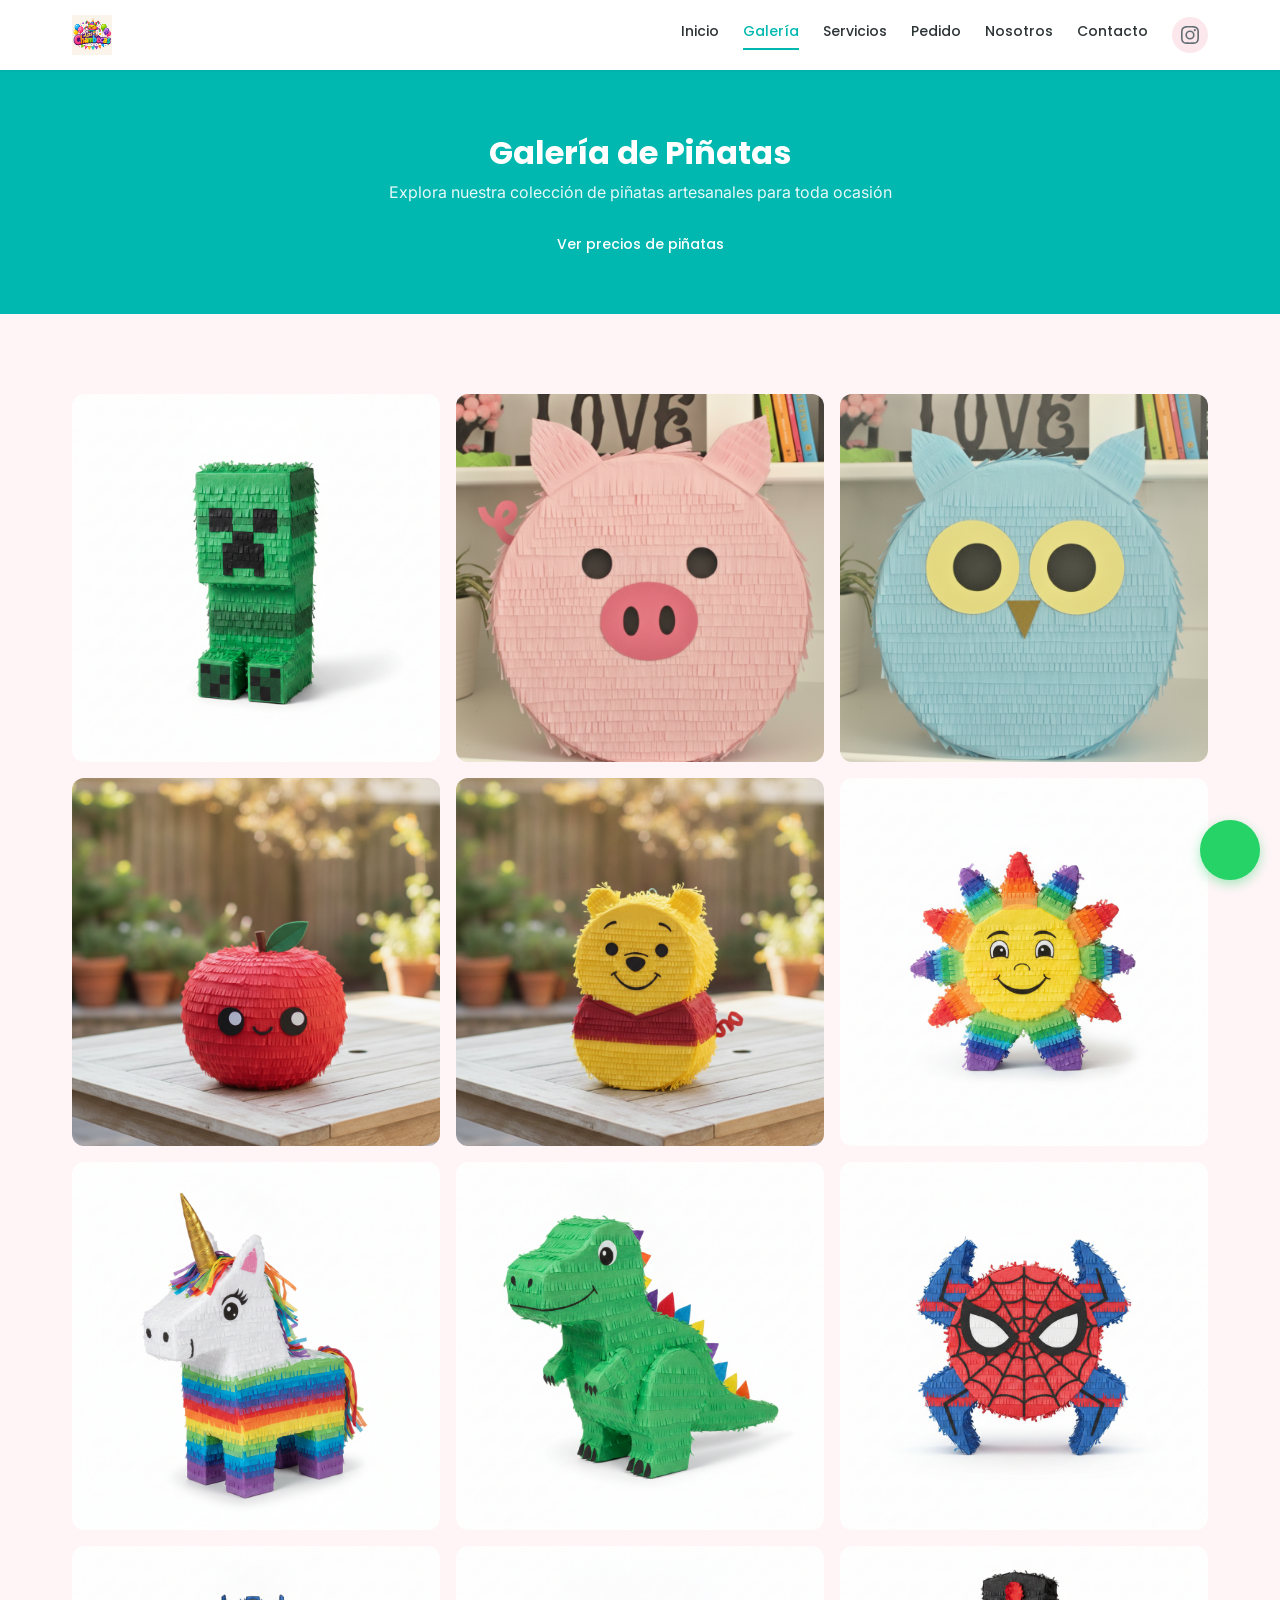
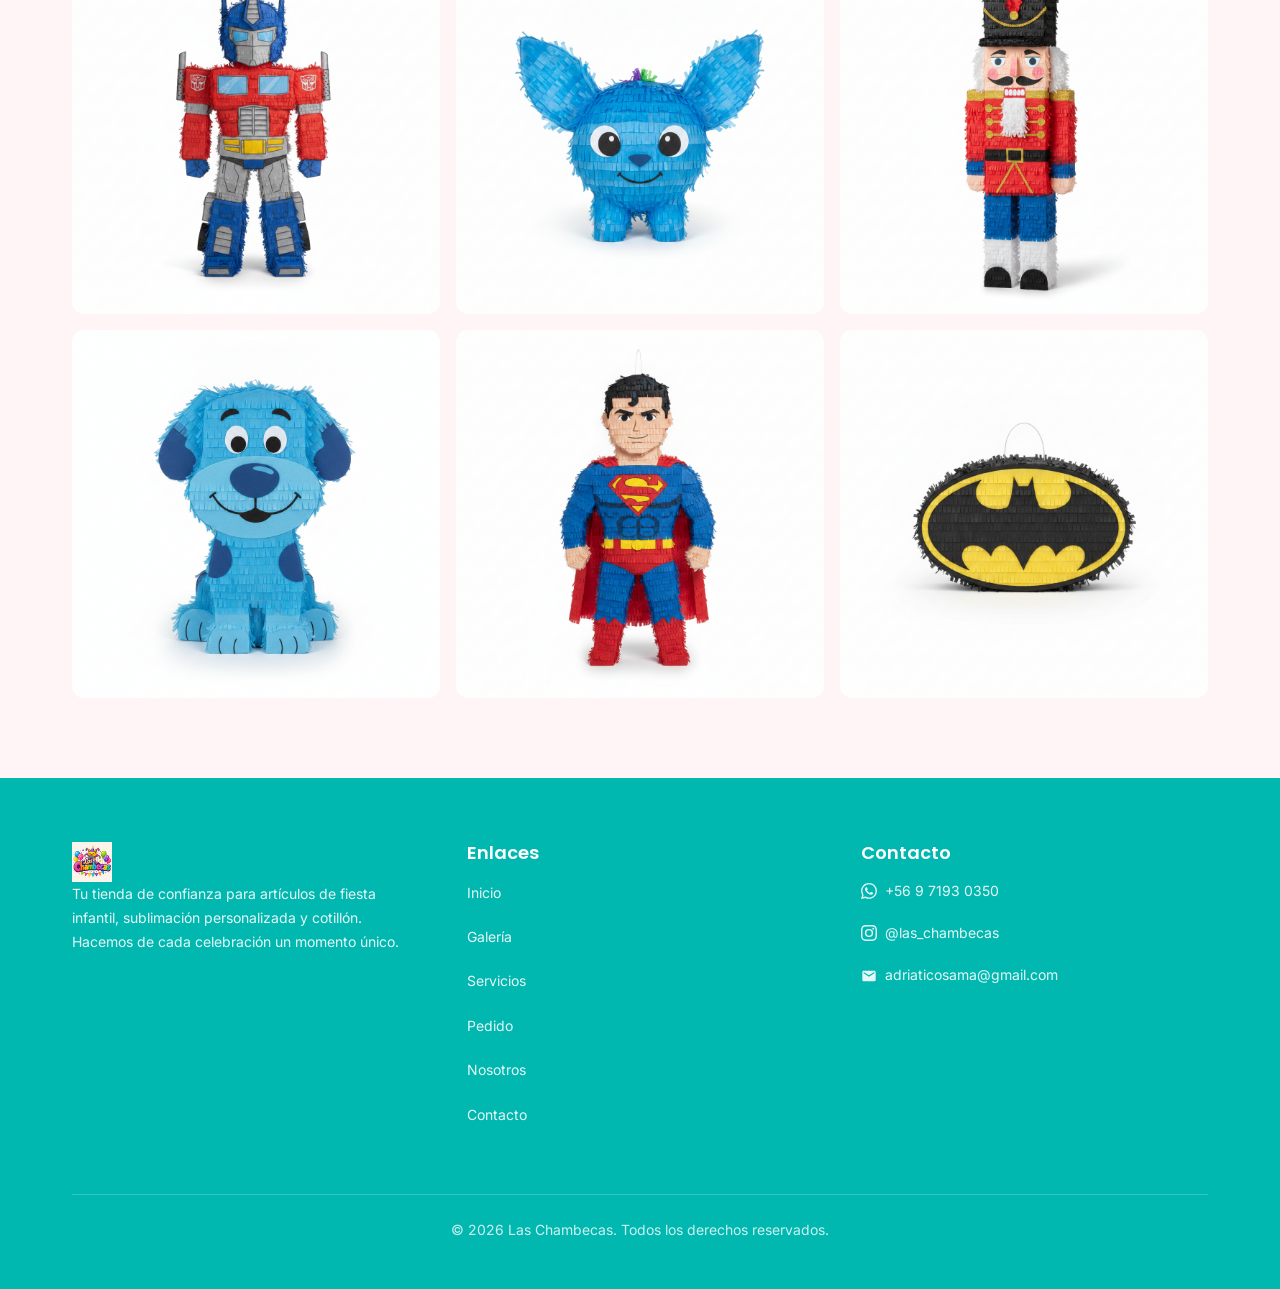
==== commit f45a9d07: "Fix: al elegir piñata desde galería muestra solo esa imagen, sin thumbs ni botón 'Ver todas'" ====
--- a/galeria.html
+++ b/galeria.html
@@ -91,6 +91,9 @@
     <section class="page-header">
       <h1 class="page-header__title">Galería de Piñatas</h1>
       <p class="page-header__subtitle">Explora nuestra colección de piñatas artesanales para toda ocasión</p>
+      <div class="text-center mt-md">
+        <a href="producto.html?producto=pinatas" class="btn btn--primary btn--md">Ver precios de piñatas</a>
+      </div>
     </section>
 
     <!-- ==========================================================
@@ -108,6 +111,7 @@
               <svg xmlns="http://www.w3.org/2000/svg" viewBox="0 0 24 24" width="48" height="48" aria-hidden="true">
                 <path d="M15.5 14h-.79l-.28-.27A6.471 6.471 0 0016 9.5 6.5 6.5 0 109.5 16c1.61 0 3.09-.59 4.23-1.57l.27.28v.79l5 4.99L20.49 19l-4.99-5zm-6 0C7.01 14 5 11.99 5 9.5S7.01 5 9.5 5 14 7.01 14 9.5 11.99 14 9.5 14z"/>
               </svg>
+              <a href="producto.html?producto=pinatas&amp;img=0" class="gallery__item-price">Ver precio</a>
             </div>
           </div>
 
@@ -118,8 +122,13 @@
               <svg xmlns="http://www.w3.org/2000/svg" viewBox="0 0 24 24" width="48" height="48" aria-hidden="true">
                 <path d="M15.5 14h-.79l-.28-.27A6.471 6.471 0 0016 9.5 6.5 6.5 0 109.5 16c1.61 0 3.09-.59 4.23-1.57l.27.28v.79l5 4.99L20.49 19l-4.99-5zm-6 0C7.01 14 5 11.99 5 9.5S7.01 5 9.5 5 14 7.01 14 9.5 11.99 14 9.5 14z"/>
               </svg>
-            </div>
-          </div>
+            
+
+              <a href="producto.html?producto=pinatas&amp;img=1" class="gallery__item-price">Ver precio</a>
+
+              </div>
+          
+              </div>
 
           <!-- 3 -->
           <div class="gallery__item" data-index="2" role="button" tabindex="0" aria-label="Ver imagen ampliada">
@@ -128,8 +137,13 @@
               <svg xmlns="http://www.w3.org/2000/svg" viewBox="0 0 24 24" width="48" height="48" aria-hidden="true">
                 <path d="M15.5 14h-.79l-.28-.27A6.471 6.471 0 0016 9.5 6.5 6.5 0 109.5 16c1.61 0 3.09-.59 4.23-1.57l.27.28v.79l5 4.99L20.49 19l-4.99-5zm-6 0C7.01 14 5 11.99 5 9.5S7.01 5 9.5 5 14 7.01 14 9.5 11.99 14 9.5 14z"/>
               </svg>
-            </div>
-          </div>
+            
+
+              <a href="producto.html?producto=pinatas&amp;img=2" class="gallery__item-price">Ver precio</a>
+
+              </div>
+          
+              </div>
 
           <!-- 4 -->
           <div class="gallery__item" data-index="3" role="button" tabindex="0" aria-label="Ver imagen ampliada">
@@ -138,8 +152,13 @@
               <svg xmlns="http://www.w3.org/2000/svg" viewBox="0 0 24 24" width="48" height="48" aria-hidden="true">
                 <path d="M15.5 14h-.79l-.28-.27A6.471 6.471 0 0016 9.5 6.5 6.5 0 109.5 16c1.61 0 3.09-.59 4.23-1.57l.27.28v.79l5 4.99L20.49 19l-4.99-5zm-6 0C7.01 14 5 11.99 5 9.5S7.01 5 9.5 5 14 7.01 14 9.5 11.99 14 9.5 14z"/>
               </svg>
-            </div>
-          </div>
+            
+
+              <a href="producto.html?producto=pinatas&amp;img=3" class="gallery__item-price">Ver precio</a>
+
+              </div>
+          
+              </div>
 
           <!-- 5 -->
           <div class="gallery__item" data-index="4" role="button" tabindex="0" aria-label="Ver imagen ampliada">
@@ -148,8 +167,13 @@
               <svg xmlns="http://www.w3.org/2000/svg" viewBox="0 0 24 24" width="48" height="48" aria-hidden="true">
                 <path d="M15.5 14h-.79l-.28-.27A6.471 6.471 0 0016 9.5 6.5 6.5 0 109.5 16c1.61 0 3.09-.59 4.23-1.57l.27.28v.79l5 4.99L20.49 19l-4.99-5zm-6 0C7.01 14 5 11.99 5 9.5S7.01 5 9.5 5 14 7.01 14 9.5 11.99 14 9.5 14z"/>
               </svg>
-            </div>
-          </div>
+            
+
+              <a href="producto.html?producto=pinatas&amp;img=4" class="gallery__item-price">Ver precio</a>
+
+              </div>
+          
+              </div>
 
           <!-- 6 -->
           <div class="gallery__item" data-index="5" role="button" tabindex="0" aria-label="Ver imagen ampliada">
@@ -158,8 +182,13 @@
               <svg xmlns="http://www.w3.org/2000/svg" viewBox="0 0 24 24" width="48" height="48" aria-hidden="true">
                 <path d="M15.5 14h-.79l-.28-.27A6.471 6.471 0 0016 9.5 6.5 6.5 0 109.5 16c1.61 0 3.09-.59 4.23-1.57l.27.28v.79l5 4.99L20.49 19l-4.99-5zm-6 0C7.01 14 5 11.99 5 9.5S7.01 5 9.5 5 14 7.01 14 9.5 11.99 14 9.5 14z"/>
               </svg>
-            </div>
-          </div>
+            
+
+              <a href="producto.html?producto=pinatas&amp;img=5" class="gallery__item-price">Ver precio</a>
+
+              </div>
+          
+              </div>
 
           <!-- 7 -->
           <div class="gallery__item" data-index="6" role="button" tabindex="0" aria-label="Ver imagen ampliada">
@@ -168,8 +197,13 @@
               <svg xmlns="http://www.w3.org/2000/svg" viewBox="0 0 24 24" width="48" height="48" aria-hidden="true">
                 <path d="M15.5 14h-.79l-.28-.27A6.471 6.471 0 0016 9.5 6.5 6.5 0 109.5 16c1.61 0 3.09-.59 4.23-1.57l.27.28v.79l5 4.99L20.49 19l-4.99-5zm-6 0C7.01 14 5 11.99 5 9.5S7.01 5 9.5 5 14 7.01 14 9.5 11.99 14 9.5 14z"/>
               </svg>
-            </div>
-          </div>
+            
+
+              <a href="producto.html?producto=pinatas&amp;img=6" class="gallery__item-price">Ver precio</a>
+
+              </div>
+          
+              </div>
 
           <!-- 8 -->
           <div class="gallery__item" data-index="7" role="button" tabindex="0" aria-label="Ver imagen ampliada">
@@ -178,8 +212,13 @@
               <svg xmlns="http://www.w3.org/2000/svg" viewBox="0 0 24 24" width="48" height="48" aria-hidden="true">
                 <path d="M15.5 14h-.79l-.28-.27A6.471 6.471 0 0016 9.5 6.5 6.5 0 109.5 16c1.61 0 3.09-.59 4.23-1.57l.27.28v.79l5 4.99L20.49 19l-4.99-5zm-6 0C7.01 14 5 11.99 5 9.5S7.01 5 9.5 5 14 7.01 14 9.5 11.99 14 9.5 14z"/>
               </svg>
-            </div>
-          </div>
+            
+
+              <a href="producto.html?producto=pinatas&amp;img=7" class="gallery__item-price">Ver precio</a>
+
+              </div>
+          
+              </div>
 
           <!-- 9 -->
           <div class="gallery__item" data-index="8" role="button" tabindex="0" aria-label="Ver imagen ampliada">
@@ -188,8 +227,13 @@
               <svg xmlns="http://www.w3.org/2000/svg" viewBox="0 0 24 24" width="48" height="48" aria-hidden="true">
                 <path d="M15.5 14h-.79l-.28-.27A6.471 6.471 0 0016 9.5 6.5 6.5 0 109.5 16c1.61 0 3.09-.59 4.23-1.57l.27.28v.79l5 4.99L20.49 19l-4.99-5zm-6 0C7.01 14 5 11.99 5 9.5S7.01 5 9.5 5 14 7.01 14 9.5 11.99 14 9.5 14z"/>
               </svg>
-            </div>
-          </div>
+            
+
+              <a href="producto.html?producto=pinatas&amp;img=8" class="gallery__item-price">Ver precio</a>
+
+              </div>
+          
+              </div>
 
           <!-- 10 -->
           <div class="gallery__item" data-index="9" role="button" tabindex="0" aria-label="Ver imagen ampliada">
@@ -198,8 +242,13 @@
               <svg xmlns="http://www.w3.org/2000/svg" viewBox="0 0 24 24" width="48" height="48" aria-hidden="true">
                 <path d="M15.5 14h-.79l-.28-.27A6.471 6.471 0 0016 9.5 6.5 6.5 0 109.5 16c1.61 0 3.09-.59 4.23-1.57l.27.28v.79l5 4.99L20.49 19l-4.99-5zm-6 0C7.01 14 5 11.99 5 9.5S7.01 5 9.5 5 14 7.01 14 9.5 11.99 14 9.5 14z"/>
               </svg>
-            </div>
-          </div>
+            
+
+              <a href="producto.html?producto=pinatas&amp;img=9" class="gallery__item-price">Ver precio</a>
+
+              </div>
+          
+              </div>
 
           <!-- 11 -->
           <div class="gallery__item" data-index="10" role="button" tabindex="0" aria-label="Ver imagen ampliada">
@@ -208,8 +257,13 @@
               <svg xmlns="http://www.w3.org/2000/svg" viewBox="0 0 24 24" width="48" height="48" aria-hidden="true">
                 <path d="M15.5 14h-.79l-.28-.27A6.471 6.471 0 0016 9.5 6.5 6.5 0 109.5 16c1.61 0 3.09-.59 4.23-1.57l.27.28v.79l5 4.99L20.49 19l-4.99-5zm-6 0C7.01 14 5 11.99 5 9.5S7.01 5 9.5 5 14 7.01 14 9.5 11.99 14 9.5 14z"/>
               </svg>
-            </div>
-          </div>
+            
+
+              <a href="producto.html?producto=pinatas&amp;img=10" class="gallery__item-price">Ver precio</a>
+
+              </div>
+          
+              </div>
 
           <!-- 12 -->
           <div class="gallery__item" data-index="11" role="button" tabindex="0" aria-label="Ver imagen ampliada">
@@ -218,8 +272,13 @@
               <svg xmlns="http://www.w3.org/2000/svg" viewBox="0 0 24 24" width="48" height="48" aria-hidden="true">
                 <path d="M15.5 14h-.79l-.28-.27A6.471 6.471 0 0016 9.5 6.5 6.5 0 109.5 16c1.61 0 3.09-.59 4.23-1.57l.27.28v.79l5 4.99L20.49 19l-4.99-5zm-6 0C7.01 14 5 11.99 5 9.5S7.01 5 9.5 5 14 7.01 14 9.5 11.99 14 9.5 14z"/>
               </svg>
-            </div>
-          </div>
+            
+
+              <a href="producto.html?producto=pinatas&amp;img=11" class="gallery__item-price">Ver precio</a>
+
+              </div>
+          
+              </div>
 
           <!-- 13 -->
           <div class="gallery__item" data-index="12" role="button" tabindex="0" aria-label="Ver imagen ampliada">
@@ -228,8 +287,13 @@
               <svg xmlns="http://www.w3.org/2000/svg" viewBox="0 0 24 24" width="48" height="48" aria-hidden="true">
                 <path d="M15.5 14h-.79l-.28-.27A6.471 6.471 0 0016 9.5 6.5 6.5 0 109.5 16c1.61 0 3.09-.59 4.23-1.57l.27.28v.79l5 4.99L20.49 19l-4.99-5zm-6 0C7.01 14 5 11.99 5 9.5S7.01 5 9.5 5 14 7.01 14 9.5 11.99 14 9.5 14z"/>
               </svg>
-            </div>
-          </div>
+            
+
+              <a href="producto.html?producto=pinatas&amp;img=12" class="gallery__item-price">Ver precio</a>
+
+              </div>
+          
+              </div>
 
           <!-- 14 -->
           <div class="gallery__item" data-index="13" role="button" tabindex="0" aria-label="Ver imagen ampliada">
@@ -238,8 +302,13 @@
               <svg xmlns="http://www.w3.org/2000/svg" viewBox="0 0 24 24" width="48" height="48" aria-hidden="true">
                 <path d="M15.5 14h-.79l-.28-.27A6.471 6.471 0 0016 9.5 6.5 6.5 0 109.5 16c1.61 0 3.09-.59 4.23-1.57l.27.28v.79l5 4.99L20.49 19l-4.99-5zm-6 0C7.01 14 5 11.99 5 9.5S7.01 5 9.5 5 14 7.01 14 9.5 11.99 14 9.5 14z"/>
               </svg>
-            </div>
-          </div>
+            
+
+              <a href="producto.html?producto=pinatas&amp;img=13" class="gallery__item-price">Ver precio</a>
+
+              </div>
+          
+              </div>
 
           <!-- 15 -->
           <div class="gallery__item" data-index="14" role="button" tabindex="0" aria-label="Ver imagen ampliada">
@@ -248,6 +317,7 @@
               <svg xmlns="http://www.w3.org/2000/svg" viewBox="0 0 24 24" width="48" height="48" aria-hidden="true">
                 <path d="M15.5 14h-.79l-.28-.27A6.471 6.471 0 0016 9.5 6.5 6.5 0 109.5 16c1.61 0 3.09-.59 4.23-1.57l.27.28v.79l5 4.99L20.49 19l-4.99-5zm-6 0C7.01 14 5 11.99 5 9.5S7.01 5 9.5 5 14 7.01 14 9.5 11.99 14 9.5 14z"/>
               </svg>
+              <a href="producto.html?producto=pinatas&amp;img=14" class="gallery__item-price">Ver precio</a>
             </div>
           </div>
 
--- a/css/style.css
+++ b/css/style.css
@@ -1204,10 +1204,12 @@
 .gallery__item-overlay {
   position: absolute;
   inset: 0;
-  background: rgba(0, 0, 0, 0.3);
-  display: flex;
+  background: rgba(0, 0, 0, 0.4);
+  display: flex;
+  flex-direction: column;
   align-items: center;
   justify-content: center;
+  gap: 8px;
   opacity: 0;
   transition: opacity var(--transition-base);
 }
@@ -1217,9 +1219,25 @@
 }
 
 .gallery__item-overlay svg {
-  width: 48px;
-  height: 48px;
+  width: 40px;
+  height: 40px;
   fill: var(--color-white);
+}
+
+.gallery__item-price {
+  font-family: var(--font-heading);
+  font-size: var(--text-sm);
+  font-weight: 600;
+  color: var(--color-white);
+  background: var(--color-primary);
+  padding: 6px 16px;
+  border-radius: 20px;
+  transition: background var(--transition-fast);
+  text-decoration: none;
+}
+
+.gallery__item-price:hover {
+  background: var(--color-primary-hover);
 }
 
 /* --------------------------------------------------------------
